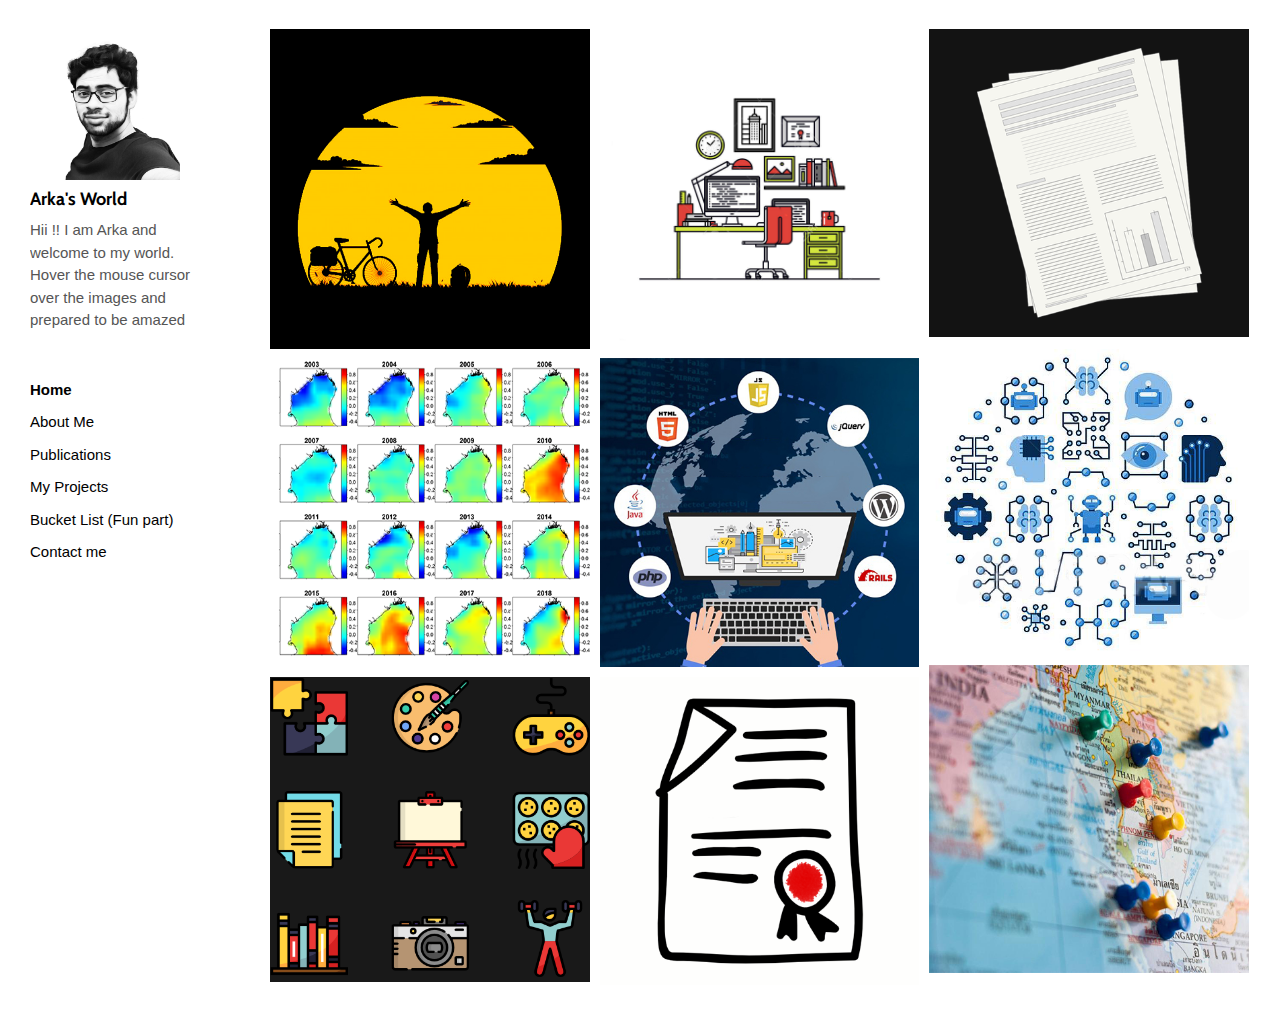
==== index.html @ e089b9bf "Add files via upload" ====
<!DOCTYPE html>
<html lang="en">

<head>
    <meta charset="UTF-8">
    <meta content="IE=edge" http-equiv="X-UA-Compatible">
    <meta content="width=device-width,initial-scale=1" name="viewport">
    <meta content="Page description" name="description">
    <meta name="google" content="notranslate" />

    <!-- Disable tap highlight on IE -->
    <meta name="msapplication-tap-highlight" content="no">


    <title>Arka's World</title>

    <link href="./style.css" rel="stylesheet">
     <link rel="stylesheet" href="https://www.w3schools.com/w3css/4/w3.css">
</head>

<!--<body style="background-color:black;">-->

<body>


    <!-- Add your content of header -->
    <header class="">
        <div class="navbar navbar-default visible-xs">
            <button type="button" class="navbar-toggle collapsed">
                <span class="sr-only">Toggle navigation</span>
                <span class="icon-bar"></span>
                <span class="icon-bar"></span>
                <span class="icon-bar"></span>
            </button>
            <a href="./index.html" class="navbar-brand">Arka Ghosh</a>
        </div>

        <nav class="sidebar">
            <div class="navbar-collapse" id="navbar-collapse">
                <div class="site-header hidden-xs">
                    <a class="site-brand" href="./index.html" title="">
                        <img class="img-responsive site-logo" alt="Arka Ghosh" src="./assets/BW%20Arka.jpg" style="width:150px;height:150px;">
                        Arka's World
                    </a>
                    <p>Hii !! I am Arka and welcome to my world. Hover the mouse cursor over the images and prepared to be amazed</p>
                </div>
                <ul class="nav">
                    <li><a href="./index.html" title="">Home</a></li>
                    <li><a href="./about.html" title="">About Me</a></li>
                    <li><a href="./publications.html" title="">Publications</a></li>
                    <li><a href="./projects.html" title="">My Projects</a></li>
                    <li><a href="./bucket_list.html" title="">Bucket List (Fun part)</a></li>
                    <li><a href="./contact.html" title="">Contact me</a></li>

                </ul>

            </div>
        </nav>
    </header>
    <main class="" id="main-collapse">

        <!-- Add your site or app content here -->

        <div class="hero-full-wrapper">
            <div class="grid">
                <div class="gutter-sizer"></div>
                <div class="grid-sizer"></div>

                <div class="grid-item">
                    <img class="img-responsive" alt="" src="./assets/my_images/silhouette-man02.png">
                    <a href="./about.html" class="project-description">
                        <div class="project-text-holder">
                            <div class="project-text-inner">
                                <h3>My Life</h3>
                                <p>Discover more</p>
                            </div>
                        </div>
                    </a>
                </div>


                <div class="grid-item">
                    <img class="img-responsive" alt="" src="./assets/my_images/code2.jpg">
                    <a href="./projects.html" class="project-description">
                        <div class="project-text-holder">
                            <div class="project-text-inner">
                                <h3>My Projects</h3>
                                <p>Discover more</p>
                            </div>
                        </div>
                    </a>
                </div>

                 <div class="grid-item">
                    <img class="img-responsive" alt="" src="./assets/my_images/Papers.png">
                    <a href="./publications.html" class="project-description">
                        <div class="project-text-holder">
                            <div class="project-text-inner">
                                <h3>My Publications</h3>
                                <p>Discover more</p>
                            </div>
                        </div>
                    </a>
                </div>
                <div class="grid-item">
                    <img class="img-responsive" alt="" src="./assets/my_images/ML.png">
                    <a href="./ML.html" class="project-description">
                        <div class="project-text-holder">
                            <div class="project-text-inner">
                                <h3>Machine Learning</h3>
                                <p>Discover more</p>
                            </div>
                        </div>
                    </a>
                </div>

                <div class="grid-item">
                    <img class="img-responsive" alt="" src="./assets/my_images/Ganga.png">
                    <a href="./geo.html" class="project-description">
                        <div class="project-text-holder">
                            <div class="project-text-inner">
                                <h3>Geospatial Application <h4>(using R and MATLAB)</h4>
                                </h3>
                                <p>Discover more</p>
                            </div>
                        </div>
                    </a>
                </div>

                <div class="grid-item">
                    <img class="img-responsive" alt="" src="./assets/my_images/web.jpeg">
                    <a href="./web.html" class="project-description">
                        <div class="project-text-holder">
                            <div class="project-text-inner">
                                <h3>Web Development</h3>
                                <p>Discover more</p>
                            </div>
                        </div>
                    </a>
                </div>

                <div class="grid-item">
                    <img class="img-responsive" alt="" src="./assets/my_images/Bucket.png">
                    <a href="./bucket_list.html" class="project-description">
                        <div class="project-text-holder">
                            <div class="project-text-inner">
                                <h3>My Bucket List</h3>
                                <p>Discover more</p>
                            </div>
                        </div>
                    </a>
                </div>
                <div class="grid-item">
                    <img class="img-responsive" alt="" src="./assets/my_images/hobb4.png">
                    <a href="./hobbies.html" class="project-description">
                        <div class="project-text-holder">
                            <div class="project-text-inner">
                                <h3>Hobbies and Interests</h3>
                                <p>Discover more</p>
                            </div>
                        </div>
                    </a>
                </div>
               
                <div class="grid-item">
                    <img class="img-responsive" alt="" src="./assets/my_images/cert.png">
                    <a href="./certificates.html" class="project-description">
                        <div class="project-text-holder">
                            <div class="project-text-inner">
                                <h3>Professional Certifications</h3>
                                <p>Discover more</p>
                            </div>
                        </div>
                    </a>
                </div>

            </div>
        </div>


        <script>
            document.addEventListener("DOMContentLoaded", function(event) {
                masonryBuild();
            });

        </script>

    </main>

    <script>
        document.addEventListener("DOMContentLoaded", function(event) {
            navbarToggleSidebar();
            navActivePage();
        });

    </script>

    <!-- Google Analytics: change UA-XXXXX-X to be your site's ID 

<script>
  (function (i, s, o, g, r, a, m) {
    i['GoogleAnalyticsObject'] = r; i[r] = i[r] || function () {
      (i[r].q = i[r].q || []).push(arguments)
    }, i[r].l = 1 * new Date(); a = s.createElement(o),
      m = s.getElementsByTagName(o)[0]; a.async = 1; a.src = g; m.parentNode.insertBefore(a, m)
  })(window, document, 'script', '//www.google-analytics.com/analytics.js', 'ga');
  ga('create', 'UA-XXXXX-X', 'auto');
  ga('send', 'pageview');
</script>

-->
    <script type="text/javascript" src="./script.js"></script>
</body>

</html>
---- style.css ----
@import url(https://fonts.googleapis.com/css?family=Cabin:400,700|Source+Sans+Pro:400,700);
@import url(https://maxcdn.bootstrapcdn.com/font-awesome/4.7.0/css/font-awesome.min.css);

/*!
 * Bootstrap v3.3.7 (http://getbootstrap.com)
 * Copyright 2011-2016 Twitter, Inc.
 * Licensed under MIT (https://github.com/twbs/bootstrap/blob/master/LICENSE)
 */
/*! normalize.css v3.0.3 | MIT License | github.com/necolas/normalize.css */
html {
    font-family: sans-serif;
    -ms-text-size-adjust: 100%;
    -webkit-text-size-adjust: 100%
}

body {
    margin: 0;
}

article,
aside,
details,
figcaption,
figure,
footer,
header,
hgroup,
main,
menu,
nav,
section,
summary {
    display: block
}

audio,
canvas,
progress,
video {
    display: inline-block;
    vertical-align: baseline
}

audio:not([controls]) {
    display: none;
    height: 0
}

[hidden],
template {
    display: none
}

a {
    background-color: transparent
}

a:active,
a:hover {
    outline: 0
}

abbr[title] {
    border-bottom: 1px dotted
}

b,
strong {
    font-weight: 700
}

p {
    text-decoration-color: violet;
}

dfn {
    font-style: italic
}

h1 {
    font-size: 1em;
    /*    margin: .67em 0*/
}

mark {
    background: #ff0;
    color: #000
}

small {
    font-size: 80%
}

sub,
sup {
    font-size: 75%;
    line-height: 0;
    position: relative;
    vertical-align: baseline
}

sup {
    top: -.5em
}

sub {
    bottom: -.25em
}

img {
    border: 0
}

svg:not(:root) {
    overflow: hidden
}

figure {
    margin: 1em 40px
}

hr {
    box-sizing: content-box;
    height: 0
}

pre {
    overflow: auto
}

code,
kbd,
pre,
samp {
    font-family: monospace, monospace;
    font-size: 1em
}

button,
input,
optgroup,
select,
textarea {
    color: inherit;
    font: inherit;
    margin: 0
}

button {
    overflow: visible
}

button,
select {
    text-transform: none
}

button,
html input[type=button],
input[type=reset],
input[type=submit] {
    -webkit-appearance: button;
    cursor: pointer
}

button[disabled],
html input[disabled] {
    cursor: default
}

button::-moz-focus-inner,
input::-moz-focus-inner {
    border: 0;
    padding: 0
}

input {
    line-height: normal
}

input[type=checkbox],
input[type=radio] {
    box-sizing: border-box;
    padding: 0
}

input[type=number]::-webkit-inner-spin-button,
input[type=number]::-webkit-outer-spin-button {
    height: auto
}

input[type=search] {
    -webkit-appearance: textfield;
    box-sizing: content-box
}

input[type=search]::-webkit-search-cancel-button,
input[type=search]::-webkit-search-decoration {
    -webkit-appearance: none
}

fieldset {
    border: 1px solid silver;
    margin: 0 2px;
    padding: .35em .625em .75em
}

textarea {
    overflow: auto
}

optgroup {
    font-weight: 700
}

table {
    border-collapse: collapse;
    border-spacing: 0
}

td,
th {
    padding: 0
}

/*! Source: https://github.com/h5bp/html5-boilerplate/blob/master/src/css/main.css */
@media print {

    *,
    :after,
    :before {
        background: transparent !important;
        color: #000 !important;
        box-shadow: none !important;
        text-shadow: none !important
    }

    a,
    a:visited {
        text-decoration: underline
    }

    a[href]:after {
        content: " ("attr(href) ")"
    }

    abbr[title]:after {
        content: " ("attr(title) ")"
    }

    a[href^="#"]:after,
    a[href^="javascript:"]:after {
        content: ""
    }

    blockquote,
    pre {
        border: 1px solid #999;
        page-break-inside: avoid
    }

    thead {
        display: table-header-group
    }

    img,
    tr {
        page-break-inside: avoid
    }

    img {
        max-width: 100% !important
    }

    h2,
    h3,
    p {
        orphans: 3;
        widows: 3
    }

    h2,
    h3 {
        page-break-after: avoid
    }

    .navbar {
        display: none
    }

    .btn > .caret,
    .dropup > .btn > .caret {
        border-top-color: #000 !important
    }

    .label {
        border: 1px solid #000
    }

    .table {
        border-collapse: collapse !important
    }

    .table td,
    .table th {
        background-color: #fff !important
    }

    .table-bordered td,
    .table-bordered th {
        border: 1px solid #ddd !important
    }
}

*,
:after,
:before {
    -webkit-box-sizing: border-box;
    -moz-box-sizing: border-box;
    box-sizing: border-box
}

html {
    font-size: 10px;
    -webkit-tap-highlight-color: transparent
}

body {
    font-family: Source Sans Pro, Helvetica, Arial, sans-serif;
    font-size: 14px;
    line-height: 1.78;
    color: #555;
    background-color: #fff
}

button,
input,
select,
textarea {
    font-family: inherit;
    font-size: inherit;
    line-height: inherit
}

/*------------------------------------------------------------------------------------------------------------ link color edit*/
a {
    color: #0208cf;
    /*        #ff6360;*/
    text-decoration: none
}

a:focus,
a:hover {
    color: #ff1814;
    text-decoration: underline
}

a:focus {
    outline: 5px auto -webkit-focus-ring-color;
    outline-offset: -2px
}

figure {
    margin: 0
}

img {
    vertical-align: middle
}

.img-responsive {
    display: block;
    max-width: 100%;
    height: auto
}

.img-rounded {
    border-radius: 2px
}

.img-thumbnail {
    padding: 4px;
    line-height: 1.78;
    background-color: #fff;
    border: 1px solid #ddd;
    border-radius: 2px;
    -webkit-transition: all .2s ease-in-out;
    -o-transition: all .2s ease-in-out;
    transition: all .2s ease-in-out;
    display: inline-block;
    max-width: 100%;
    height: auto
}

.img-circle {
    border-radius: 50%
}

hr {
    margin-top: 24px;
    margin-bottom: 24px;
    border: 0;
    border-top: 1px solid #eee
}

.sr-only {
    position: absolute;
    width: 1px;
    height: 1px;
    margin: -1px;
    padding: 0;
    overflow: hidden;
    clip: rect(0, 0, 0, 0);
    border: 0
}

.sr-only-focusable:active,
.sr-only-focusable:focus {
    position: static;
    width: auto;
    height: auto;
    margin: 0;
    overflow: visible;
    clip: auto
}

[role=button] {
    cursor: pointer
}

.h1,
.h2,
.h3,
.h4,
.h5,
.h6,
h1,
h2,
h3,
h4,
h5,
h6 {
    font-family: Cabin, Helvetica, Arial, sans-serif;
    font-weight: 700;
    line-height: 0.8;
    color: #000000;
}

.h1 .small,
.h1 small,
.h2 .small,
.h2 small,
.h3 .small,
.h3 small,
.h4 .small,
.h4 small,
.h5 .small,
.h5 small,
.h6 .small,
.h6 small,
h1 .small,
h1 small,
h2 .small,
h2 small,
h3 .small,
h3 small,
h4 .small,
h4 small,
h5 .small,
h5 small,
h6 .small,
h6 small {
    font-weight: 400;
    line-height: 1;
    color: #777
}

.h1,
.h2,
.h3,
h1,
h2,
h3 {
    margin-top: 24px;
    margin-bottom: 12px
}

.h1 .small,
.h1 small,
.h2 .small,
.h2 small,
.h3 .small,
.h3 small,
h1 .small,
h1 small,
h2 .small,
h2 small,
h3 .small,
h3 small {
    font-size: 65%
}

.h4,
.h5,
.h6,
h4,
h5,
h6 {
    margin-top: 12px;
    margin-bottom: 12px
}

.h4 .small,
.h4 small,
.h5 .small,
.h5 small,
.h6 .small,
.h6 small,
h4 .small,
h4 small,
h5 .small,
h5 small,
h6 .small,
h6 small {
    font-size: 75%
}

.h1,
h1 {
    font-size: 44px
}

.h2,
h2 {
    font-size: 33px
}

.h3,
h3 {
    font-size: 25px
}

.h4,
h4 {
    font-size: 19px
}

.h5,
h5 {
    font-size: 14px
}

.h6,
h6 {
    font-size: 12px
}

p {
    margin: 0 0 12px
}

.lead {
    margin-bottom: 24px;
    font-size: 16px;
    font-weight: 300;
    line-height: 1.4
}

@media (min-width:768px) {
    .lead {
        font-size: 21px
    }
}

.small,
small {
    font-size: 85%
}

.mark,
mark {
    background-color: #fcf8e3;
    padding: .2em
}

.text-left {
    text-align: left
}

.text-right {
    text-align: right
}

.text-center {
    text-align: center
}

.text-justify {
    text-align: justify
}

.text-nowrap {
    white-space: nowrap
}

.text-lowercase {
    text-transform: lowercase
}

.initialism,
.text-uppercase {
    text-transform: uppercase
}

.text-capitalize {
    text-transform: capitalize
}

.text-muted {
    color: #777
}

.text-primary {
    color: #ff6360
}

a.text-primary:focus,
a.text-primary:hover {
    color: #ff312d
}

.text-success {
    color: #fff
}

a.text-success:focus,
a.text-success:hover {
    color: #e6e6e6
}

.text-info {
    color: #31708f
}

a.text-info:focus,
a.text-info:hover {
    color: #245269
}

.text-warning {
    color: #8a6d3b
}

a.text-warning:focus,
a.text-warning:hover {
    color: #66512c
}

.text-danger {
    color: #fff
}

a.text-danger:focus,
a.text-danger:hover {
    color: #e6e6e6
}

.bg-primary {
    color: #fff;
    background-color: #ff6360
}

a.bg-primary:focus,
a.bg-primary:hover {
    background-color: #ff312d
}

.bg-success {
    background-color: #57ce6e
}

a.bg-success:focus,
a.bg-success:hover {
    background-color: #37bb50
}

.bg-info {
    background-color: #d9edf7
}

a.bg-info:focus,
a.bg-info:hover {
    background-color: #afd9ee
}

.bg-warning {
    background-color: #fcf8e3
}

a.bg-warning:focus,
a.bg-warning:hover {
    background-color: #f7ecb5
}

.bg-danger {
    background-color: #ee624b
}

a.bg-danger:focus,
a.bg-danger:hover {
    background-color: #ea391c
}

.page-header {
    padding-bottom: 11px;
    margin: 48px 0 24px;
    border-bottom: 1px solid #eee
}

ol,
ul {
    margin-top: 0;
    margin-bottom: 12px
}

ol ol,
ol ul,
ul ol,
ul ul {
    margin-bottom: 0
}

.list-inline,
.list-unstyled {
    padding-left: 0;
    list-style: none
}

.list-inline {
    margin-left: -5px
}

.list-inline > li {
    display: inline-block;
    padding-left: 5px;
    padding-right: 5px
}

dl {
    margin-top: 0;
    margin-bottom: 24px
}

dd,
dt {
    line-height: 1.78
}

dt {
    font-weight: 700
}

dd {
    margin-left: 0
}

.dl-horizontal dd:after,
.dl-horizontal dd:before {
    content: " ";
    display: table
}

.dl-horizontal dd:after {
    clear: both
}

@media (min-width:768px) {
    .dl-horizontal dt {
        float: left;
        width: 160px;
        clear: left;
        text-align: right;
        overflow: hidden;
        text-overflow: ellipsis;
        white-space: nowrap
    }

    .dl-horizontal dd {
        margin-left: 180px
    }
}

abbr[data-original-title],
abbr[title] {
    cursor: help;
    border-bottom: 1px dotted #777
}

.initialism {
    font-size: 90%
}

blockquote {
    padding: 12px 24px;
    margin: 0 0 24px;
    font-size: 17.5px;
    border-left: 5px solid #eee
}

blockquote ol:last-child,
blockquote p:last-child,
blockquote ul:last-child {
    margin-bottom: 0
}

blockquote .small,
blockquote footer,
blockquote small {
    display: block;
    font-size: 80%;
    line-height: 1.78;
    color: #777
}

blockquote .small:before,
blockquote footer:before,
blockquote small:before {
    content: "\2014   \A0"
}

.blockquote-reverse,
blockquote.pull-right {
    padding-right: 15px;
    padding-left: 0;
    border-right: 5px solid #eee;
    border-left: 0;
    text-align: right
}

.blockquote-reverse .small:before,
.blockquote-reverse footer:before,
.blockquote-reverse small:before,
blockquote.pull-right .small:before,
blockquote.pull-right footer:before,
blockquote.pull-right small:before {
    content: ""
}

.blockquote-reverse .small:after,
.blockquote-reverse footer:after,
.blockquote-reverse small:after,
blockquote.pull-right .small:after,
blockquote.pull-right footer:after,
blockquote.pull-right small:after {
    content: "\A0   \2014"
}

address {
    margin-bottom: 24px;
    font-style: normal;
    line-height: 1.78
}

code,
kbd,
pre,
samp {
    font-family: Menlo, Monaco, Consolas, Courier New, monospace
}

code {
    color: #c7254e;
    background-color: #f9f2f4
}

code,
kbd {
    padding: 2px 4px;
    font-size: 90%;
    border-radius: 2px
}

kbd {
    color: #fff;
    background-color: #333;
    box-shadow: inset 0 -1px 0 rgba(0, 0, 0, .25)
}

kbd kbd {
    padding: 0;
    font-size: 100%;
    font-weight: 700;
    box-shadow: none
}

pre {
    display: block;
    padding: 11.5px;
    margin: 0 0 12px;
    font-size: 13px;
    line-height: 1.78;
    word-break: break-all;
    word-wrap: break-word;
    color: #333;
    background-color: #f5f5f5;
    border: 1px solid #ccc;
    border-radius: 2px
}

pre code {
    padding: 0;
    font-size: inherit;
    color: inherit;
    white-space: pre-wrap;
    background-color: transparent;
    border-radius: 0
}

.pre-scrollable {
    max-height: 340px;
    overflow-y: scroll
}

.container {
    margin-right: auto;
    margin-left: auto;
    padding-left: 15px;
    padding-right: 15px
}

.container:after,
.container:before {
    content: " ";
    display: table
}

.container:after {
    clear: both
}

@media (min-width:768px) {
    .container {
        width: 750px
    }
}

@media (min-width:992px) {
    .container {
        width: 970px
    }
}

@media (min-width:1200px) {
    .container {
        width: 1170px
    }
}

.container-fluid {
    margin-right: auto;
    margin-left: auto;
    padding-left: 15px;
    padding-right: 15px
}

.container-fluid:after,
.container-fluid:before {
    content: " ";
    display: table
}

.container-fluid:after {
    clear: both
}

.row {
    margin-left: -15px;
    margin-right: -15px
}

.row:after,
.row:before {
    content: " ";
    display: table
}

.row:after {
    clear: both
}

.col-lg-1,
.col-lg-2,
.col-lg-3,
.col-lg-4,
.col-lg-5,
.col-lg-6,
.col-lg-7,
.col-lg-8,
.col-lg-9,
.col-lg-10,
.col-lg-11,
.col-lg-12,
.col-md-1,
.col-md-2,
.col-md-3,
.col-md-4,
.col-md-5,
.col-md-6,
.col-md-7,
.col-md-8,
.col-md-9,
.col-md-10,
.col-md-11,
.col-md-12,
.col-sm-1,
.col-sm-2,
.col-sm-3,
.col-sm-4,
.col-sm-5,
.col-sm-6,
.col-sm-7,
.col-sm-8,
.col-sm-9,
.col-sm-10,
.col-sm-11,
.col-sm-12,
.col-xs-1,
.col-xs-2,
.col-xs-3,
.col-xs-4,
.col-xs-5,
.col-xs-6,
.col-xs-7,
.col-xs-8,
.col-xs-9,
.col-xs-10,
.col-xs-11,
.col-xs-12 {
    position: relative;
    min-height: 1px;
    padding-left: 15px;
    padding-right: 15px
}

.col-xs-1,
.col-xs-2,
.col-xs-3,
.col-xs-4,
.col-xs-5,
.col-xs-6,
.col-xs-7,
.col-xs-8,
.col-xs-9,
.col-xs-10,
.col-xs-11,
.col-xs-12 {
    float: left
}

.col-xs-1 {
    width: 8.33333%
}

.col-xs-2 {
    width: 16.66667%
}

.col-xs-3 {
    width: 25%
}

.col-xs-4 {
    width: 33.33333%
}

.col-xs-5 {
    width: 41.66667%
}

.col-xs-6 {
    width: 50%
}

.col-xs-7 {
    width: 58.33333%
}

.col-xs-8 {
    width: 66.66667%
}

.col-xs-9 {
    width: 75%
}

.col-xs-10 {
    width: 83.33333%
}

.col-xs-11 {
    width: 91.66667%
}

.col-xs-12 {
    width: 100%
}

.col-xs-pull-0 {
    right: auto
}

.col-xs-pull-1 {
    right: 8.33333%
}

.col-xs-pull-2 {
    right: 16.66667%
}

.col-xs-pull-3 {
    right: 25%
}

.col-xs-pull-4 {
    right: 33.33333%
}

.col-xs-pull-5 {
    right: 41.66667%
}

.col-xs-pull-6 {
    right: 50%
}

.col-xs-pull-7 {
    right: 58.33333%
}

.col-xs-pull-8 {
    right: 66.66667%
}

.col-xs-pull-9 {
    right: 75%
}

.col-xs-pull-10 {
    right: 83.33333%
}

.col-xs-pull-11 {
    right: 91.66667%
}

.col-xs-pull-12 {
    right: 100%
}

.col-xs-push-0 {
    left: auto
}

.col-xs-push-1 {
    left: 8.33333%
}

.col-xs-push-2 {
    left: 16.66667%
}

.col-xs-push-3 {
    left: 25%
}

.col-xs-push-4 {
    left: 33.33333%
}

.col-xs-push-5 {
    left: 41.66667%
}

.col-xs-push-6 {
    left: 50%
}

.col-xs-push-7 {
    left: 58.33333%
}

.col-xs-push-8 {
    left: 66.66667%
}

.col-xs-push-9 {
    left: 75%
}

.col-xs-push-10 {
    left: 83.33333%
}

.col-xs-push-11 {
    left: 91.66667%
}

.col-xs-push-12 {
    left: 100%
}

.col-xs-offset-0 {
    margin-left: 0
}

.col-xs-offset-1 {
    margin-left: 8.33333%
}

.col-xs-offset-2 {
    margin-left: 16.66667%
}

.col-xs-offset-3 {
    margin-left: 25%
}

.col-xs-offset-4 {
    margin-left: 33.33333%
}

.col-xs-offset-5 {
    margin-left: 41.66667%
}

.col-xs-offset-6 {
    margin-left: 50%
}

.col-xs-offset-7 {
    margin-left: 58.33333%
}

.col-xs-offset-8 {
    margin-left: 66.66667%
}

.col-xs-offset-9 {
    margin-left: 75%
}

.col-xs-offset-10 {
    margin-left: 83.33333%
}

.col-xs-offset-11 {
    margin-left: 91.66667%
}

.col-xs-offset-12 {
    margin-left: 100%
}

@media (min-width:768px) {

    .col-sm-1,
    .col-sm-2,
    .col-sm-3,
    .col-sm-4,
    .col-sm-5,
    .col-sm-6,
    .col-sm-7,
    .col-sm-8,
    .col-sm-9,
    .col-sm-10,
    .col-sm-11,
    .col-sm-12 {
        float: left
    }

    .col-sm-1 {
        width: 8.33333%
    }

    .col-sm-2 {
        width: 16.66667%
    }

    .col-sm-3 {
        width: 25%
    }

    .col-sm-4 {
        width: 33.33333%
    }

    .col-sm-5 {
        width: 41.66667%
    }

    .col-sm-6 {
        width: 50%
    }

    .col-sm-7 {
        width: 58.33333%
    }

    .col-sm-8 {
        width: 66.66667%
    }

    .col-sm-9 {
        width: 75%
    }

    .col-sm-10 {
        width: 83.33333%
    }

    .col-sm-11 {
        width: 91.66667%
    }

    .col-sm-12 {
        width: 100%
    }

    .col-sm-pull-0 {
        right: auto
    }

    .col-sm-pull-1 {
        right: 8.33333%
    }

    .col-sm-pull-2 {
        right: 16.66667%
    }

    .col-sm-pull-3 {
        right: 25%
    }

    .col-sm-pull-4 {
        right: 33.33333%
    }

    .col-sm-pull-5 {
        right: 41.66667%
    }

    .col-sm-pull-6 {
        right: 50%
    }

    .col-sm-pull-7 {
        right: 58.33333%
    }

    .col-sm-pull-8 {
        right: 66.66667%
    }

    .col-sm-pull-9 {
        right: 75%
    }

    .col-sm-pull-10 {
        right: 83.33333%
    }

    .col-sm-pull-11 {
        right: 91.66667%
    }

    .col-sm-pull-12 {
        right: 100%
    }

    .col-sm-push-0 {
        left: auto
    }

    .col-sm-push-1 {
        left: 8.33333%
    }

    .col-sm-push-2 {
        left: 16.66667%
    }

    .col-sm-push-3 {
        left: 25%
    }

    .col-sm-push-4 {
        left: 33.33333%
    }

    .col-sm-push-5 {
        left: 41.66667%
    }

    .col-sm-push-6 {
        left: 50%
    }

    .col-sm-push-7 {
        left: 58.33333%
    }

    .col-sm-push-8 {
        left: 66.66667%
    }

    .col-sm-push-9 {
        left: 75%
    }

    .col-sm-push-10 {
        left: 83.33333%
    }

    .col-sm-push-11 {
        left: 91.66667%
    }

    .col-sm-push-12 {
        left: 100%
    }

    .col-sm-offset-0 {
        margin-left: 0
    }

    .col-sm-offset-1 {
        margin-left: 8.33333%
    }

    .col-sm-offset-2 {
        margin-left: 16.66667%
    }

    .col-sm-offset-3 {
        margin-left: 25%
    }

    .col-sm-offset-4 {
        margin-left: 33.33333%
    }

    .col-sm-offset-5 {
        margin-left: 41.66667%
    }

    .col-sm-offset-6 {
        margin-left: 50%
    }

    .col-sm-offset-7 {
        margin-left: 58.33333%
    }

    .col-sm-offset-8 {
        margin-left: 66.66667%
    }

    .col-sm-offset-9 {
        margin-left: 75%
    }

    .col-sm-offset-10 {
        margin-left: 83.33333%
    }

    .col-sm-offset-11 {
        margin-left: 91.66667%
    }

    .col-sm-offset-12 {
        margin-left: 100%
    }
}

@media (min-width:992px) {

    .col-md-1,
    .col-md-2,
    .col-md-3,
    .col-md-4,
    .col-md-5,
    .col-md-6,
    .col-md-7,
    .col-md-8,
    .col-md-9,
    .col-md-10,
    .col-md-11,
    .col-md-12 {
        float: left
    }

    .col-md-1 {
        width: 8.33333%
    }

    .col-md-2 {
        width: 16.66667%
    }

    .col-md-3 {
        width: 25%
    }

    .col-md-4 {
        width: 33.33333%
    }

    .col-md-5 {
        width: 41.66667%
    }

    .col-md-6 {
        width: 50%
    }

    .col-md-7 {
        width: 58.33333%
    }

    .col-md-8 {
        width: 66.66667%
    }

    .col-md-9 {
        width: 75%
    }

    .col-md-10 {
        width: 83.33333%
    }

    .col-md-11 {
        width: 91.66667%
    }

    .col-md-12 {
        width: 100%
    }

    .col-md-pull-0 {
        right: auto
    }

    .col-md-pull-1 {
        right: 8.33333%
    }

    .col-md-pull-2 {
        right: 16.66667%
    }

    .col-md-pull-3 {
        right: 25%
    }

    .col-md-pull-4 {
        right: 33.33333%
    }

    .col-md-pull-5 {
        right: 41.66667%
    }

    .col-md-pull-6 {
        right: 50%
    }

    .col-md-pull-7 {
        right: 58.33333%
    }

    .col-md-pull-8 {
        right: 66.66667%
    }

    .col-md-pull-9 {
        right: 75%
    }

    .col-md-pull-10 {
        right: 83.33333%
    }

    .col-md-pull-11 {
        right: 91.66667%
    }

    .col-md-pull-12 {
        right: 100%
    }

    .col-md-push-0 {
        left: auto
    }

    .col-md-push-1 {
        left: 8.33333%
    }

    .col-md-push-2 {
        left: 16.66667%
    }

    .col-md-push-3 {
        left: 25%
    }

    .col-md-push-4 {
        left: 33.33333%
    }

    .col-md-push-5 {
        left: 41.66667%
    }

    .col-md-push-6 {
        left: 50%
    }

    .col-md-push-7 {
        left: 58.33333%
    }

    .col-md-push-8 {
        left: 66.66667%
    }

    .col-md-push-9 {
        left: 75%
    }

    .col-md-push-10 {
        left: 83.33333%
    }

    .col-md-push-11 {
        left: 91.66667%
    }

    .col-md-push-12 {
        left: 100%
    }

    .col-md-offset-0 {
        margin-left: 0
    }

    .col-md-offset-1 {
        margin-left: 8.33333%
    }

    .col-md-offset-2 {
        margin-left: 16.66667%
    }

    .col-md-offset-3 {
        margin-left: 25%
    }

    .col-md-offset-4 {
        margin-left: 33.33333%
    }

    .col-md-offset-5 {
        margin-left: 41.66667%
    }

    .col-md-offset-6 {
        margin-left: 50%
    }

    .col-md-offset-7 {
        margin-left: 58.33333%
    }

    .col-md-offset-8 {
        margin-left: 66.66667%
    }

    .col-md-offset-9 {
        margin-left: 75%
    }

    .col-md-offset-10 {
        margin-left: 83.33333%
    }

    .col-md-offset-11 {
        margin-left: 91.66667%
    }

    .col-md-offset-12 {
        margin-left: 100%
    }
}

@media (min-width:1200px) {

    .col-lg-1,
    .col-lg-2,
    .col-lg-3,
    .col-lg-4,
    .col-lg-5,
    .col-lg-6,
    .col-lg-7,
    .col-lg-8,
    .col-lg-9,
    .col-lg-10,
    .col-lg-11,
    .col-lg-12 {
        float: left
    }

    .col-lg-1 {
        width: 8.33333%
    }

    .col-lg-2 {
        width: 16.66667%
    }

    .col-lg-3 {
        width: 25%
    }

    .col-lg-4 {
        width: 33.33333%
    }

    .col-lg-5 {
        width: 41.66667%
    }

    .col-lg-6 {
        width: 50%
    }

    .col-lg-7 {
        width: 58.33333%
    }

    .col-lg-8 {
        width: 66.66667%
    }

    .col-lg-9 {
        width: 75%
    }

    .col-lg-10 {
        width: 83.33333%
    }

    .col-lg-11 {
        width: 91.66667%
    }

    .col-lg-12 {
        width: 100%
    }

    .col-lg-pull-0 {
        right: auto
    }

    .col-lg-pull-1 {
        right: 8.33333%
    }

    .col-lg-pull-2 {
        right: 16.66667%
    }

    .col-lg-pull-3 {
        right: 25%
    }

    .col-lg-pull-4 {
        right: 33.33333%
    }

    .col-lg-pull-5 {
        right: 41.66667%
    }

    .col-lg-pull-6 {
        right: 50%
    }

    .col-lg-pull-7 {
        right: 58.33333%
    }

    .col-lg-pull-8 {
        right: 66.66667%
    }

    .col-lg-pull-9 {
        right: 75%
    }

    .col-lg-pull-10 {
        right: 83.33333%
    }

    .col-lg-pull-11 {
        right: 91.66667%
    }

    .col-lg-pull-12 {
        right: 100%
    }

    .col-lg-push-0 {
        left: auto
    }

    .col-lg-push-1 {
        left: 8.33333%
    }

    .col-lg-push-2 {
        left: 16.66667%
    }

    .col-lg-push-3 {
        left: 25%
    }

    .col-lg-push-4 {
        left: 33.33333%
    }

    .col-lg-push-5 {
        left: 41.66667%
    }

    .col-lg-push-6 {
        left: 50%
    }

    .col-lg-push-7 {
        left: 58.33333%
    }

    .col-lg-push-8 {
        left: 66.66667%
    }

    .col-lg-push-9 {
        left: 75%
    }

    .col-lg-push-10 {
        left: 83.33333%
    }

    .col-lg-push-11 {
        left: 91.66667%
    }

    .col-lg-push-12 {
        left: 100%
    }

    .col-lg-offset-0 {
        margin-left: 0
    }

    .col-lg-offset-1 {
        margin-left: 8.33333%
    }

    .col-lg-offset-2 {
        margin-left: 16.66667%
    }

    .col-lg-offset-3 {
        margin-left: 25%
    }

    .col-lg-offset-4 {
        margin-left: 33.33333%
    }

    .col-lg-offset-5 {
        margin-left: 41.66667%
    }

    .col-lg-offset-6 {
        margin-left: 50%
    }

    .col-lg-offset-7 {
        margin-left: 58.33333%
    }

    .col-lg-offset-8 {
        margin-left: 66.66667%
    }

    .col-lg-offset-9 {
        margin-left: 75%
    }

    .col-lg-offset-10 {
        margin-left: 83.33333%
    }

    .col-lg-offset-11 {
        margin-left: 91.66667%
    }

    .col-lg-offset-12 {
        margin-left: 100%
    }
}

table {
    background-color: transparent
}

caption {
    padding-top: 8px;
    padding-bottom: 8px;
    color: #777
}

caption,
th {
    text-align: left
}

.table {
    width: 100%;
    max-width: 100%;
    margin-bottom: 24px
}

.table > tbody > tr > td,
.table > tbody > tr > th,
.table > tfoot > tr > td,
.table > tfoot > tr > th,
.table > thead > tr > td,
.table > thead > tr > th {
    padding: 8px;
    line-height: 1.78;
    vertical-align: top;
    border-top: 1px solid #ddd
}

.table > thead > tr > th {
    vertical-align: bottom;
    border-bottom: 2px solid #ddd
}

.table > caption + thead > tr:first-child > td,
.table > caption + thead > tr:first-child > th,
.table > colgroup + thead > tr:first-child > td,
.table > colgroup + thead > tr:first-child > th,
.table > thead:first-child > tr:first-child > td,
.table > thead:first-child > tr:first-child > th {
    border-top: 0
}

.table > tbody + tbody {
    border-top: 2px solid #ddd
}

.table .table {
    background-color: #fff
}

.table-condensed > tbody > tr > td,
.table-condensed > tbody > tr > th,
.table-condensed > tfoot > tr > td,
.table-condensed > tfoot > tr > th,
.table-condensed > thead > tr > td,
.table-condensed > thead > tr > th {
    padding: 5px
}

.table-bordered,
.table-bordered > tbody > tr > td,
.table-bordered > tbody > tr > th,
.table-bordered > tfoot > tr > td,
.table-bordered > tfoot > tr > th,
.table-bordered > thead > tr > td,
.table-bordered > thead > tr > th {
    border: 1px solid #ddd
}

.table-bordered > thead > tr > td,
.table-bordered > thead > tr > th {
    border-bottom-width: 2px
}

.table-striped > tbody > tr:nth-of-type(odd) {
    background-color: #f9f9f9
}

.table-hover > tbody > tr:hover {
    background-color: #f5f5f5
}

table col[class*=col-] {
    position: static;
    float: none;
    display: table-column
}

table td[class*=col-],
table th[class*=col-] {
    position: static;
    float: none;
    display: table-cell
}

.table > tbody > tr.active > td,
.table > tbody > tr.active > th,
.table > tbody > tr > td.active,
.table > tbody > tr > th.active,
.table > tfoot > tr.active > td,
.table > tfoot > tr.active > th,
.table > tfoot > tr > td.active,
.table > tfoot > tr > th.active,
.table > thead > tr.active > td,
.table > thead > tr.active > th,
.table > thead > tr > td.active,
.table > thead > tr > th.active {
    background-color: #f5f5f5
}

.table-hover > tbody > tr.active:hover > td,
.table-hover > tbody > tr.active:hover > th,
.table-hover > tbody > tr:hover > .active,
.table-hover > tbody > tr > td.active:hover,
.table-hover > tbody > tr > th.active:hover {
    background-color: #e8e8e8
}

.table > tbody > tr.success > td,
.table > tbody > tr.success > th,
.table > tbody > tr > td.success,
.table > tbody > tr > th.success,
.table > tfoot > tr.success > td,
.table > tfoot > tr.success > th,
.table > tfoot > tr > td.success,
.table > tfoot > tr > th.success,
.table > thead > tr.success > td,
.table > thead > tr.success > th,
.table > thead > tr > td.success,
.table > thead > tr > th.success {
    background-color: #57ce6e
}

.table-hover > tbody > tr.success:hover > td,
.table-hover > tbody > tr.success:hover > th,
.table-hover > tbody > tr:hover > .success,
.table-hover > tbody > tr > td.success:hover,
.table-hover > tbody > tr > th.success:hover {
    background-color: #43c85d
}

.table > tbody > tr.info > td,
.table > tbody > tr.info > th,
.table > tbody > tr > td.info,
.table > tbody > tr > th.info,
.table > tfoot > tr.info > td,
.table > tfoot > tr.info > th,
.table > tfoot > tr > td.info,
.table > tfoot > tr > th.info,
.table > thead > tr.info > td,
.table > thead > tr.info > th,
.table > thead > tr > td.info,
.table > thead > tr > th.info {
    background-color: #d9edf7
}

.table-hover > tbody > tr.info:hover > td,
.table-hover > tbody > tr.info:hover > th,
.table-hover > tbody > tr:hover > .info,
.table-hover > tbody > tr > td.info:hover,
.table-hover > tbody > tr > th.info:hover {
    background-color: #c4e3f3
}

.table > tbody > tr.warning > td,
.table > tbody > tr.warning > th,
.table > tbody > tr > td.warning,
.table > tbody > tr > th.warning,
.table > tfoot > tr.warning > td,
.table > tfoot > tr.warning > th,
.table > tfoot > tr > td.warning,
.table > tfoot > tr > th.warning,
.table > thead > tr.warning > td,
.table > thead > tr.warning > th,
.table > thead > tr > td.warning,
.table > thead > tr > th.warning {
    background-color: #fcf8e3
}

.table-hover > tbody > tr.warning:hover > td,
.table-hover > tbody > tr.warning:hover > th,
.table-hover > tbody > tr:hover > .warning,
.table-hover > tbody > tr > td.warning:hover,
.table-hover > tbody > tr > th.warning:hover {
    background-color: #faf2cc
}

.table > tbody > tr.danger > td,
.table > tbody > tr.danger > th,
.table > tbody > tr > td.danger,
.table > tbody > tr > th.danger,
.table > tfoot > tr.danger > td,
.table > tfoot > tr.danger > th,
.table > tfoot > tr > td.danger,
.table > tfoot > tr > th.danger,
.table > thead > tr.danger > td,
.table > thead > tr.danger > th,
.table > thead > tr > td.danger,
.table > thead > tr > th.danger {
    background-color: #ee624b
}

.table-hover > tbody > tr.danger:hover > td,
.table-hover > tbody > tr.danger:hover > th,
.table-hover > tbody > tr:hover > .danger,
.table-hover > tbody > tr > td.danger:hover,
.table-hover > tbody > tr > th.danger:hover {
    background-color: #ec4e34
}

.table-responsive {
    overflow-x: auto;
    min-height: .01%
}

@media screen and (max-width:767px) {
    .table-responsive {
        width: 100%;
        margin-bottom: 18px;
        overflow-y: hidden;
        -ms-overflow-style: -ms-autohiding-scrollbar;
        border: 1px solid #ddd
    }

    .table-responsive > .table {
        margin-bottom: 0
    }

    .table-responsive > .table > tbody > tr > td,
    .table-responsive > .table > tbody > tr > th,
    .table-responsive > .table > tfoot > tr > td,
    .table-responsive > .table > tfoot > tr > th,
    .table-responsive > .table > thead > tr > td,
    .table-responsive > .table > thead > tr > th {
        white-space: nowrap
    }

    .table-responsive > .table-bordered {
        border: 0
    }

    .table-responsive > .table-bordered > tbody > tr > td:first-child,
    .table-responsive > .table-bordered > tbody > tr > th:first-child,
    .table-responsive > .table-bordered > tfoot > tr > td:first-child,
    .table-responsive > .table-bordered > tfoot > tr > th:first-child,
    .table-responsive > .table-bordered > thead > tr > td:first-child,
    .table-responsive > .table-bordered > thead > tr > th:first-child {
        border-left: 0
    }

    .table-responsive > .table-bordered > tbody > tr > td:last-child,
    .table-responsive > .table-bordered > tbody > tr > th:last-child,
    .table-responsive > .table-bordered > tfoot > tr > td:last-child,
    .table-responsive > .table-bordered > tfoot > tr > th:last-child,
    .table-responsive > .table-bordered > thead > tr > td:last-child,
    .table-responsive > .table-bordered > thead > tr > th:last-child {
        border-right: 0
    }

    .table-responsive > .table-bordered > tbody > tr:last-child > td,
    .table-responsive > .table-bordered > tbody > tr:last-child > th,
    .table-responsive > .table-bordered > tfoot > tr:last-child > td,
    .table-responsive > .table-bordered > tfoot > tr:last-child > th {
        border-bottom: 0
    }
}

fieldset {
    margin: 0;
    min-width: 0
}

fieldset,
legend {
    padding: 0;
    border: 0
}

legend {
    display: block;
    width: 100%;
    margin-bottom: 24px;
    font-size: 21px;
    line-height: inherit;
    color: #333;
    border-bottom: 1px solid #e5e5e5
}

label {
    display: inline-block;
    max-width: 100%;
    margin-bottom: 5px;
    font-weight: 700
}

input[type=search] {
    -webkit-box-sizing: border-box;
    -moz-box-sizing: border-box;
    box-sizing: border-box
}

input[type=checkbox],
input[type=radio] {
    margin: 4px 0 0;
    margin-top: 1px\9;
    line-height: normal
}

input[type=file] {
    display: block
}

input[type=range] {
    display: block;
    width: 100%
}

select[multiple],
select[size] {
    height: auto
}

input[type=checkbox]:focus,
input[type=file]:focus,
input[type=radio]:focus {
    outline: 5px auto -webkit-focus-ring-color;
    outline-offset: -2px
}

output {
    padding-top: 9px
}

.form-control,
output {
    display: block;
    font-size: 14px;
    line-height: 1.78;
    color: #555
}

.form-control {
    width: 100%;
    height: 40px;
    padding: 8px 20px;
    background-color: #fff;
    background-image: none;
    border: 1px solid #000;
    border-radius: 2px;
    -webkit-box-shadow: inset 0 1px 1px rgba(0, 0, 0, .075);
    box-shadow: inset 0 1px 1px rgba(0, 0, 0, .075);
    -webkit-transition: border-color .15s ease-in-out, box-shadow .15s ease-in-out;
    -o-transition: border-color ease-in-out .15s, box-shadow ease-in-out .15s;
    transition: border-color .15s ease-in-out, box-shadow .15s ease-in-out
}

.form-control:focus {
    border-color: #66afe9;
    -webkit-box-shadow: inset 0 1px 1px rgba(0, 0, 0, .075), 0 0 8px rgba(102, 175, 233, .6);
    box-shadow: inset 0 1px 1px rgba(0, 0, 0, .075), 0 0 8px rgba(102, 175, 233, .6)
}

.form-control::-moz-placeholder {
    color: #999;
    opacity: 1
}

.form-control:-ms-input-placeholder {
    color: #999
}

.form-control::-webkit-input-placeholder {
    color: #999
}

.form-control::-ms-expand {
    border: 0;
    background-color: transparent
}

.form-control[disabled],
.form-control[readonly],
fieldset[disabled] .form-control {
    background-color: #eee;
    opacity: 1
}

.form-control[disabled],
fieldset[disabled] .form-control {
    cursor: not-allowed
}

textarea.form-control {
    height: auto
}

input[type=search] {
    -webkit-appearance: none
}

@media screen and (-webkit-min-device-pixel-ratio:0) {

    input[type=date].form-control,
    input[type=datetime-local].form-control,
    input[type=month].form-control,
    input[type=time].form-control {
        line-height: 40px
    }

    .input-group-sm > .input-group-btn > input[type=date].btn,
    .input-group-sm > .input-group-btn > input[type=datetime-local].btn,
    .input-group-sm > .input-group-btn > input[type=month].btn,
    .input-group-sm > .input-group-btn > input[type=time].btn,
    .input-group-sm > input[type=date].form-control,
    .input-group-sm > input[type=date].input-group-addon,
    .input-group-sm > input[type=datetime-local].form-control,
    .input-group-sm > input[type=datetime-local].input-group-addon,
    .input-group-sm > input[type=month].form-control,
    .input-group-sm > input[type=month].input-group-addon,
    .input-group-sm > input[type=time].form-control,
    .input-group-sm > input[type=time].input-group-addon,
    .input-group-sm input[type=date],
    .input-group-sm input[type=datetime-local],
    .input-group-sm input[type=month],
    .input-group-sm input[type=time],
    input[type=date].input-sm,
    input[type=datetime-local].input-sm,
    input[type=month].input-sm,
    input[type=time].input-sm {
        line-height: 30px
    }

    .input-group-lg > .input-group-btn > input[type=date].btn,
    .input-group-lg > .input-group-btn > input[type=datetime-local].btn,
    .input-group-lg > .input-group-btn > input[type=month].btn,
    .input-group-lg > .input-group-btn > input[type=time].btn,
    .input-group-lg > input[type=date].form-control,
    .input-group-lg > input[type=date].input-group-addon,
    .input-group-lg > input[type=datetime-local].form-control,
    .input-group-lg > input[type=datetime-local].input-group-addon,
    .input-group-lg > input[type=month].form-control,
    .input-group-lg > input[type=month].input-group-addon,
    .input-group-lg > input[type=time].form-control,
    .input-group-lg > input[type=time].input-group-addon,
    .input-group-lg input[type=date],
    .input-group-lg input[type=datetime-local],
    .input-group-lg input[type=month],
    .input-group-lg input[type=time],
    input[type=date].input-lg,
    input[type=datetime-local].input-lg,
    input[type=month].input-lg,
    input[type=time].input-lg {
        line-height: 46px
    }
}

.form-group {
    margin-bottom: 15px
}

.checkbox,
.radio {
    position: relative;
    display: block;
    margin-top: 10px;
    margin-bottom: 10px
}

.checkbox label,
.radio label {
    min-height: 24px;
    padding-left: 20px;
    margin-bottom: 0;
    font-weight: 400;
    cursor: pointer
}

.checkbox-inline input[type=checkbox],
.checkbox input[type=checkbox],
.radio-inline input[type=radio],
.radio input[type=radio] {
    position: absolute;
    margin-left: -20px;
    margin-top: 4px\9
}

.checkbox + .checkbox,
.radio + .radio {
    margin-top: -5px
}

.checkbox-inline,
.radio-inline {
    position: relative;
    display: inline-block;
    padding-left: 20px;
    margin-bottom: 0;
    vertical-align: middle;
    font-weight: 400;
    cursor: pointer
}

.checkbox-inline + .checkbox-inline,
.radio-inline + .radio-inline {
    margin-top: 0;
    margin-left: 10px
}

.checkbox-inline.disabled,
.checkbox.disabled label,
.radio-inline.disabled,
.radio.disabled label,
fieldset[disabled] .checkbox-inline,
fieldset[disabled] .checkbox label,
fieldset[disabled] .radio-inline,
fieldset[disabled] .radio label,
fieldset[disabled] input[type=checkbox],
fieldset[disabled] input[type=radio],
input[type=checkbox].disabled,
input[type=checkbox][disabled],
input[type=radio].disabled,
input[type=radio][disabled] {
    cursor: not-allowed
}

.form-control-static {
    padding-top: 9px;
    padding-bottom: 9px;
    margin-bottom: 0;
    min-height: 38px
}

.form-control-static.input-lg,
.form-control-static.input-sm,
.input-group-lg > .form-control-static.form-control,
.input-group-lg > .form-control-static.input-group-addon,
.input-group-lg > .input-group-btn > .form-control-static.btn,
.input-group-sm > .form-control-static.form-control,
.input-group-sm > .form-control-static.input-group-addon,
.input-group-sm > .input-group-btn > .form-control-static.btn {
    padding-left: 0;
    padding-right: 0
}

.input-group-sm > .form-control,
.input-group-sm > .input-group-addon,
.input-group-sm > .input-group-btn > .btn,
.input-sm {
    height: 30px;
    padding: 5px 14px;
    font-size: 12px;
    line-height: 1.5;
    border-radius: 2px
}

.input-group-sm > .input-group-btn > select.btn,
.input-group-sm > select.form-control,
.input-group-sm > select.input-group-addon,
select.input-sm {
    height: 30px;
    line-height: 30px
}

.input-group-sm > .input-group-btn > select[multiple].btn,
.input-group-sm > .input-group-btn > textarea.btn,
.input-group-sm > select[multiple].form-control,
.input-group-sm > select[multiple].input-group-addon,
.input-group-sm > textarea.form-control,
.input-group-sm > textarea.input-group-addon,
select[multiple].input-sm,
textarea.input-sm {
    height: auto
}

.form-group-sm .form-control {
    height: 30px;
    padding: 5px 14px;
    font-size: 12px;
    line-height: 1.5;
    border-radius: 2px
}

.form-group-sm select.form-control {
    height: 30px;
    line-height: 30px
}

.form-group-sm select[multiple].form-control,
.form-group-sm textarea.form-control {
    height: auto
}

.form-group-sm .form-control-static {
    height: 30px;
    min-height: 36px;
    padding: 6px 14px;
    font-size: 12px;
    line-height: 1.5
}

.input-group-lg > .form-control,
.input-group-lg > .input-group-addon,
.input-group-lg > .input-group-btn > .btn,
.input-lg {
    height: 46px;
    padding: 10px 24px;
    font-size: 18px;
    line-height: 1.33333;
    border-radius: 2px
}

.input-group-lg > .input-group-btn > select.btn,
.input-group-lg > select.form-control,
.input-group-lg > select.input-group-addon,
select.input-lg {
    height: 46px;
    line-height: 46px
}

.input-group-lg > .input-group-btn > select[multiple].btn,
.input-group-lg > .input-group-btn > textarea.btn,
.input-group-lg > select[multiple].form-control,
.input-group-lg > select[multiple].input-group-addon,
.input-group-lg > textarea.form-control,
.input-group-lg > textarea.input-group-addon,
select[multiple].input-lg,
textarea.input-lg {
    height: auto
}

.form-group-lg .form-control {
    height: 46px;
    padding: 10px 24px;
    font-size: 18px;
    line-height: 1.33333;
    border-radius: 2px
}

.form-group-lg select.form-control {
    height: 46px;
    line-height: 46px
}

.form-group-lg select[multiple].form-control,
.form-group-lg textarea.form-control {
    height: auto
}

.form-group-lg .form-control-static {
    height: 46px;
    min-height: 42px;
    padding: 11px 24px;
    font-size: 18px;
    line-height: 1.33333
}

.has-feedback {
    position: relative
}

.has-feedback .form-control {
    padding-right: 50px
}

.form-control-feedback {
    position: absolute;
    top: 0;
    right: 0;
    z-index: 2;
    display: block;
    width: 40px;
    height: 40px;
    line-height: 40px;
    text-align: center;
    pointer-events: none
}

.form-group-lg .form-control + .form-control-feedback,
.input-group-lg + .form-control-feedback,
.input-group-lg > .form-control + .form-control-feedback,
.input-group-lg > .input-group-addon + .form-control-feedback,
.input-group-lg > .input-group-btn > .btn + .form-control-feedback,
.input-lg + .form-control-feedback {
    width: 46px;
    height: 46px;
    line-height: 46px
}

.form-group-sm .form-control + .form-control-feedback,
.input-group-sm + .form-control-feedback,
.input-group-sm > .form-control + .form-control-feedback,
.input-group-sm > .input-group-addon + .form-control-feedback,
.input-group-sm > .input-group-btn > .btn + .form-control-feedback,
.input-sm + .form-control-feedback {
    width: 30px;
    height: 30px;
    line-height: 30px
}

.has-success .checkbox,
.has-success .checkbox-inline,
.has-success.checkbox-inline label,
.has-success.checkbox label,
.has-success .control-label,
.has-success .help-block,
.has-success .radio,
.has-success .radio-inline,
.has-success.radio-inline label,
.has-success.radio label {
    color: #fff
}

.has-success .form-control {
    border-color: #fff;
    -webkit-box-shadow: inset 0 1px 1px rgba(0, 0, 0, .075);
    box-shadow: inset 0 1px 1px rgba(0, 0, 0, .075)
}

.has-success .form-control:focus {
    border-color: #e6e6e6;
    -webkit-box-shadow: inset 0 1px 1px rgba(0, 0, 0, .075), 0 0 6px #fff;
    box-shadow: inset 0 1px 1px rgba(0, 0, 0, .075), 0 0 6px #fff
}

.has-success .input-group-addon {
    color: #fff;
    border-color: #fff;
    background-color: #57ce6e
}

.has-success .form-control-feedback {
    color: #fff
}

.has-warning .checkbox,
.has-warning .checkbox-inline,
.has-warning.checkbox-inline label,
.has-warning.checkbox label,
.has-warning .control-label,
.has-warning .help-block,
.has-warning .radio,
.has-warning .radio-inline,
.has-warning.radio-inline label,
.has-warning.radio label {
    color: #8a6d3b
}

.has-warning .form-control {
    border-color: #8a6d3b;
    -webkit-box-shadow: inset 0 1px 1px rgba(0, 0, 0, .075);
    box-shadow: inset 0 1px 1px rgba(0, 0, 0, .075)
}

.has-warning .form-control:focus {
    border-color: #66512c;
    -webkit-box-shadow: inset 0 1px 1px rgba(0, 0, 0, .075), 0 0 6px #c0a16b;
    box-shadow: inset 0 1px 1px rgba(0, 0, 0, .075), 0 0 6px #c0a16b
}

.has-warning .input-group-addon {
    color: #8a6d3b;
    border-color: #8a6d3b;
    background-color: #fcf8e3
}

.has-warning .form-control-feedback {
    color: #8a6d3b
}

.has-error .checkbox,
.has-error .checkbox-inline,
.has-error.checkbox-inline label,
.has-error.checkbox label,
.has-error .control-label,
.has-error .help-block,
.has-error .radio,
.has-error .radio-inline,
.has-error.radio-inline label,
.has-error.radio label {
    color: #fff
}

.has-error .form-control {
    border-color: #fff;
    -webkit-box-shadow: inset 0 1px 1px rgba(0, 0, 0, .075);
    box-shadow: inset 0 1px 1px rgba(0, 0, 0, .075)
}

.has-error .form-control:focus {
    border-color: #e6e6e6;
    -webkit-box-shadow: inset 0 1px 1px rgba(0, 0, 0, .075), 0 0 6px #fff;
    box-shadow: inset 0 1px 1px rgba(0, 0, 0, .075), 0 0 6px #fff
}

.has-error .input-group-addon {
    color: #fff;
    border-color: #fff;
    background-color: #ee624b
}

.has-error .form-control-feedback {
    color: #fff
}

.has-feedback label ~ .form-control-feedback {
    top: 29px
}

.has-feedback label.sr-only ~ .form-control-feedback {
    top: 0
}

.help-block {
    display: block;
    margin-top: 5px;
    margin-bottom: 10px;
    color: #959595
}

@media (min-width:768px) {
    .form-inline .form-group {
        display: inline-block;
        margin-bottom: 0;
        vertical-align: middle
    }

    .form-inline .form-control {
        display: inline-block;
        width: auto;
        vertical-align: middle
    }

    .form-inline .form-control-static {
        display: inline-block
    }

    .form-inline .input-group {
        display: inline-table;
        vertical-align: middle
    }

    .form-inline .input-group .form-control,
    .form-inline .input-group .input-group-addon,
    .form-inline .input-group .input-group-btn {
        width: auto
    }

    .form-inline .input-group > .form-control {
        width: 100%
    }

    .form-inline .control-label {
        margin-bottom: 0;
        vertical-align: middle
    }

    .form-inline .checkbox,
    .form-inline .radio {
        display: inline-block;
        margin-top: 0;
        margin-bottom: 0;
        vertical-align: middle
    }

    .form-inline .checkbox label,
    .form-inline .radio label {
        padding-left: 0
    }

    .form-inline .checkbox input[type=checkbox],
    .form-inline .radio input[type=radio] {
        position: relative;
        margin-left: 0
    }

    .form-inline .has-feedback .form-control-feedback {
        top: 0
    }
}

.form-horizontal .checkbox,
.form-horizontal .checkbox-inline,
.form-horizontal .radio,
.form-horizontal .radio-inline {
    margin-top: 0;
    margin-bottom: 0;
    padding-top: 9px
}

.form-horizontal .checkbox,
.form-horizontal .radio {
    min-height: 33px
}

.form-horizontal .form-group {
    margin-left: -15px;
    margin-right: -15px
}

.form-horizontal .form-group:after,
.form-horizontal .form-group:before {
    content: " ";
    display: table
}

.form-horizontal .form-group:after {
    clear: both
}

@media (min-width:768px) {
    .form-horizontal .control-label {
        text-align: right;
        margin-bottom: 0;
        padding-top: 9px
    }
}

.form-horizontal .has-feedback .form-control-feedback {
    right: 15px
}

@media (min-width:768px) {
    .form-horizontal .form-group-lg .control-label {
        padding-top: 11px;
        font-size: 18px
    }
}

@media (min-width:768px) {
    .form-horizontal .form-group-sm .control-label {
        padding-top: 6px;
        font-size: 12px
    }
}

.btn {
    display: inline-block;
    margin-bottom: 0;
    font-weight: 400;
    text-align: center;
    vertical-align: middle;
    touch-action: manipulation;
    cursor: pointer;
    background-image: none;
    border: 1px solid transparent;
    white-space: nowrap;
    padding: 8px 20px;
    font-size: 14px;
    line-height: 1.78;
    border-radius: 50px;
    -webkit-user-select: none;
    -moz-user-select: none;
    -ms-user-select: none;
    user-select: none
}

.btn.active.focus,
.btn.active:focus,
.btn.focus,
.btn:active.focus,
.btn:active:focus,
.btn:focus {
    outline: 5px auto -webkit-focus-ring-color;
    outline-offset: -2px
}

.btn.focus,
.btn:focus,
.btn:hover {
    color: #333;
    text-decoration: none
}

.btn.active,
.btn:active {
    outline: 0;
    background-image: none;
    -webkit-box-shadow: inset 0 3px 5px rgba(0, 0, 0, .125);
    box-shadow: inset 0 3px 5px rgba(0, 0, 0, .125)
}

.btn.disabled,
.btn[disabled],
fieldset[disabled] .btn {
    cursor: not-allowed;
    opacity: .65;
    filter: alpha(opacity=65);
    -webkit-box-shadow: none;
    box-shadow: none
}

a.btn.disabled,
fieldset[disabled] a.btn {
    pointer-events: none
}

.btn-default {
    color: #333;
    background-color: #fff;
    border-color: #333
}

.btn-default.focus,
.btn-default:focus {
    color: #333;
    background-color: #e6e6e6;
    border-color: #000
}

.btn-default.active,
.btn-default:active,
.btn-default:hover,
.open > .btn-default.dropdown-toggle {
    color: #333;
    background-color: #e6e6e6;
    border-color: #141414
}

.btn-default.active.focus,
.btn-default.active:focus,
.btn-default.active:hover,
.btn-default:active.focus,
.btn-default:active:focus,
.btn-default:active:hover,
.open > .btn-default.dropdown-toggle.focus,
.open > .btn-default.dropdown-toggle:focus,
.open > .btn-default.dropdown-toggle:hover {
    color: #333;
    background-color: #d4d4d4;
    border-color: #000
}

.btn-default.active,
.btn-default:active,
.open > .btn-default.dropdown-toggle {
    background-image: none
}

.btn-default.disabled.focus,
.btn-default.disabled:focus,
.btn-default.disabled:hover,
.btn-default[disabled].focus,
.btn-default[disabled]:focus,
.btn-default[disabled]:hover,
fieldset[disabled] .btn-default.focus,
fieldset[disabled] .btn-default:focus,
fieldset[disabled] .btn-default:hover {
    background-color: #fff;
    border-color: #333
}

.btn-default .badge {
    color: #fff;
    background-color: #333
}

.btn-primary {
    color: #fff;
    background-color: #ff6360;
    border-color: #ff6360
}

.btn-primary.focus,
.btn-primary:focus {
    color: #fff;
    background-color: #ff312d;
    border-color: #e00400
}

.btn-primary.active,
.btn-primary:active,
.btn-primary:hover,
.open > .btn-primary.dropdown-toggle {
    color: #fff;
    background-color: #ff312d;
    border-color: #ff2723
}

.btn-primary.active.focus,
.btn-primary.active:focus,
.btn-primary.active:hover,
.btn-primary:active.focus,
.btn-primary:active:focus,
.btn-primary:active:hover,
.open > .btn-primary.dropdown-toggle.focus,
.open > .btn-primary.dropdown-toggle:focus,
.open > .btn-primary.dropdown-toggle:hover {
    color: #fff;
    background-color: #ff0e09;
    border-color: #e00400
}

.btn-primary.active,
.btn-primary:active,
.open > .btn-primary.dropdown-toggle {
    background-image: none
}

.btn-primary.disabled.focus,
.btn-primary.disabled:focus,
.btn-primary.disabled:hover,
.btn-primary[disabled].focus,
.btn-primary[disabled]:focus,
.btn-primary[disabled]:hover,
fieldset[disabled] .btn-primary.focus,
fieldset[disabled] .btn-primary:focus,
fieldset[disabled] .btn-primary:hover {
    background-color: #ff6360;
    border-color: #ff6360
}

.btn-primary .badge {
    color: #ff6360;
    background-color: #fff
}

.btn-success {
    color: #fff;
    background-color: #5cb85c;
    border-color: #5cb85c
}

.btn-success.focus,
.btn-success:focus {
    color: #fff;
    background-color: #449d44;
    border-color: #2d672d
}

.btn-success.active,
.btn-success:active,
.btn-success:hover,
.open > .btn-success.dropdown-toggle {
    color: #fff;
    background-color: #449d44;
    border-color: #419641
}

.btn-success.active.focus,
.btn-success.active:focus,
.btn-success.active:hover,
.btn-success:active.focus,
.btn-success:active:focus,
.btn-success:active:hover,
.open > .btn-success.dropdown-toggle.focus,
.open > .btn-success.dropdown-toggle:focus,
.open > .btn-success.dropdown-toggle:hover {
    color: #fff;
    background-color: #398439;
    border-color: #2d672d
}

.btn-success.active,
.btn-success:active,
.open > .btn-success.dropdown-toggle {
    background-image: none
}

.btn-success.disabled.focus,
.btn-success.disabled:focus,
.btn-success.disabled:hover,
.btn-success[disabled].focus,
.btn-success[disabled]:focus,
.btn-success[disabled]:hover,
fieldset[disabled] .btn-success.focus,
fieldset[disabled] .btn-success:focus,
fieldset[disabled] .btn-success:hover {
    background-color: #5cb85c;
    border-color: #5cb85c
}

.btn-success .badge {
    color: #5cb85c;
    background-color: #fff
}

.btn-info {
    color: #fff;
    background-color: #f8bb56;
    border-color: #f8bb56
}

.btn-info.focus,
.btn-info:focus {
    color: #fff;
    background-color: #f6a725;
    border-color: #c67f08
}

.btn-info.active,
.btn-info:active,
.btn-info:hover,
.open > .btn-info.dropdown-toggle {
    color: #fff;
    background-color: #f6a725;
    border-color: #f6a31b
}

.btn-info.active.focus,
.btn-info.active:focus,
.btn-info.active:hover,
.btn-info:active.focus,
.btn-info:active:focus,
.btn-info:active:hover,
.open > .btn-info.dropdown-toggle.focus,
.open > .btn-info.dropdown-toggle:focus,
.open > .btn-info.dropdown-toggle:hover {
    color: #fff;
    background-color: #ed980a;
    border-color: #c67f08
}

.btn-info.active,
.btn-info:active,
.open > .btn-info.dropdown-toggle {
    background-image: none
}

.btn-info.disabled.focus,
.btn-info.disabled:focus,
.btn-info.disabled:hover,
.btn-info[disabled].focus,
.btn-info[disabled]:focus,
.btn-info[disabled]:hover,
fieldset[disabled] .btn-info.focus,
fieldset[disabled] .btn-info:focus,
fieldset[disabled] .btn-info:hover {
    background-color: #f8bb56;
    border-color: #f8bb56
}

.btn-info .badge {
    color: #f8bb56;
    background-color: #fff
}

.btn-warning {
    color: #fff;
    background-color: #f0ad4e;
    border-color: #f0ad4e
}

.btn-warning.focus,
.btn-warning:focus {
    color: #fff;
    background-color: #ec971f;
    border-color: #b06d0f
}

.btn-warning.active,
.btn-warning:active,
.btn-warning:hover,
.open > .btn-warning.dropdown-toggle {
    color: #fff;
    background-color: #ec971f;
    border-color: #eb9316
}

.btn-warning.active.focus,
.btn-warning.active:focus,
.btn-warning.active:hover,
.btn-warning:active.focus,
.btn-warning:active:focus,
.btn-warning:active:hover,
.open > .btn-warning.dropdown-toggle.focus,
.open > .btn-warning.dropdown-toggle:focus,
.open > .btn-warning.dropdown-toggle:hover {
    color: #fff;
    background-color: #d58512;
    border-color: #b06d0f
}

.btn-warning.active,
.btn-warning:active,
.open > .btn-warning.dropdown-toggle {
    background-image: none
}

.btn-warning.disabled.focus,
.btn-warning.disabled:focus,
.btn-warning.disabled:hover,
.btn-warning[disabled].focus,
.btn-warning[disabled]:focus,
.btn-warning[disabled]:hover,
fieldset[disabled] .btn-warning.focus,
fieldset[disabled] .btn-warning:focus,
fieldset[disabled] .btn-warning:hover {
    background-color: #f0ad4e;
    border-color: #f0ad4e
}

.btn-warning .badge {
    color: #f0ad4e;
    background-color: #fff
}

.btn-danger {
    color: #fff;
    background-color: #d9534f;
    border-color: #d9534f
}

.btn-danger.focus,
.btn-danger:focus {
    color: #fff;
    background-color: #c9302c;
    border-color: #8b211e
}

.btn-danger.active,
.btn-danger:active,
.btn-danger:hover,
.open > .btn-danger.dropdown-toggle {
    color: #fff;
    background-color: #c9302c;
    border-color: #c12e2a
}

.btn-danger.active.focus,
.btn-danger.active:focus,
.btn-danger.active:hover,
.btn-danger:active.focus,
.btn-danger:active:focus,
.btn-danger:active:hover,
.open > .btn-danger.dropdown-toggle.focus,
.open > .btn-danger.dropdown-toggle:focus,
.open > .btn-danger.dropdown-toggle:hover {
    color: #fff;
    background-color: #ac2925;
    border-color: #8b211e
}

.btn-danger.active,
.btn-danger:active,
.open > .btn-danger.dropdown-toggle {
    background-image: none
}

.btn-danger.disabled.focus,
.btn-danger.disabled:focus,
.btn-danger.disabled:hover,
.btn-danger[disabled].focus,
.btn-danger[disabled]:focus,
.btn-danger[disabled]:hover,
fieldset[disabled] .btn-danger.focus,
fieldset[disabled] .btn-danger:focus,
fieldset[disabled] .btn-danger:hover {
    background-color: #d9534f;
    border-color: #d9534f
}

.btn-danger .badge {
    color: #d9534f;
    background-color: #fff
}

.btn-link {
    color: #ff6360;
    font-weight: 400;
    border-radius: 0
}

.btn-link,
.btn-link.active,
.btn-link:active,
.btn-link[disabled],
fieldset[disabled] .btn-link {
    background-color: transparent;
    -webkit-box-shadow: none;
    box-shadow: none
}

.btn-link,
.btn-link:active,
.btn-link:focus,
.btn-link:hover {
    border-color: transparent
}

.btn-link:focus,
.btn-link:hover {
    color: #ff1814;
    text-decoration: underline;
    background-color: transparent
}

.btn-link[disabled]:focus,
.btn-link[disabled]:hover,
fieldset[disabled] .btn-link:focus,
fieldset[disabled] .btn-link:hover {
    color: #777;
    text-decoration: none
}

.btn-group-lg > .btn,
.btn-lg {
    padding: 10px 24px;
    font-size: 18px;
    line-height: 1.33333;
    border-radius: 50px
}

.btn-group-sm > .btn,
.btn-sm {
    padding: 5px 14px;
    font-size: 12px;
    line-height: 1.5;
    border-radius: 50px
}

.btn-group-xs > .btn,
.btn-xs {
    padding: 1px 5px;
    font-size: 12px;
    line-height: 1.5;
    border-radius: 50px
}

.btn-block {
    display: block;
    width: 100%
}

.btn-block + .btn-block {
    margin-top: 5px
}

input[type=button].btn-block,
input[type=reset].btn-block,
input[type=submit].btn-block {
    width: 100%
}

.fade {
    opacity: 0;
    -webkit-transition: opacity .15s linear;
    -o-transition: opacity .15s linear;
    transition: opacity .15s linear
}

.fade.in {
    opacity: 1
}

.collapse {
    display: none
}

.collapse.in {
    display: block
}

tr.collapse.in {
    display: table-row
}

tbody.collapse.in {
    display: table-row-group
}

.collapsing {
    position: relative;
    height: 0;
    overflow: hidden;
    -webkit-transition-property: height, visibility;
    transition-property: height, visibility;
    -webkit-transition-duration: .35s;
    transition-duration: .35s;
    -webkit-transition-timing-function: ease;
    transition-timing-function: ease
}

.caret {
    display: inline-block;
    width: 0;
    height: 0;
    margin-left: 2px;
    vertical-align: middle;
    border-top: 4px dashed;
    border-top: 4px solid\9;
    border-right: 4px solid transparent;
    border-left: 4px solid transparent
}

.dropdown,
.dropup {
    position: relative
}

.dropdown-toggle:focus {
    outline: 0
}

.dropdown-menu {
    position: absolute;
    top: 100%;
    left: 0;
    z-index: 1000;
    display: none;
    float: left;
    min-width: 160px;
    padding: 5px 0;
    margin: 2px 0 0;
    list-style: none;
    font-size: 14px;
    text-align: left;
    background-color: #fff;
    border: 1px solid #ccc;
    border: 1px solid rgba(0, 0, 0, .15);
    border-radius: 2px;
    -webkit-box-shadow: 0 6px 12px rgba(0, 0, 0, .175);
    box-shadow: 0 6px 12px rgba(0, 0, 0, .175);
    background-clip: padding-box
}

.dropdown-menu.pull-right {
    right: 0;
    left: auto
}

.dropdown-menu .divider {
    height: 1px;
    margin: 11px 0;
    overflow: hidden;
    background-color: #e5e5e5
}

.dropdown-menu > li > a {
    display: block;
    padding: 3px 20px;
    clear: both;
    font-weight: 400;
    line-height: 1.78;
    color: #333;
    white-space: nowrap
}

.dropdown-menu > li > a:focus,
.dropdown-menu > li > a:hover {
    text-decoration: none;
    color: #262626;
    background-color: #f5f5f5
}

.dropdown-menu > .active > a,
.dropdown-menu > .active > a:focus,
.dropdown-menu > .active > a:hover {
    color: #fff;
    text-decoration: none;
    outline: 0;
    background-color: #ff6360
}

.dropdown-menu > .disabled > a,
.dropdown-menu > .disabled > a:focus,
.dropdown-menu > .disabled > a:hover {
    color: #777
}

.dropdown-menu > .disabled > a:focus,
.dropdown-menu > .disabled > a:hover {
    text-decoration: none;
    background-color: transparent;
    background-image: none;
    filter: progid:DXImageTransform.Microsoft.gradient(enabled=false);
    cursor: not-allowed
}

.open > .dropdown-menu {
    display: block
}

.open > a {
    outline: 0
}

.dropdown-menu-right {
    left: auto;
    right: 0
}

.dropdown-menu-left {
    left: 0;
    right: auto
}

.dropdown-header {
    display: block;
    padding: 3px 20px;
    font-size: 12px;
    line-height: 1.78;
    color: #777;
    white-space: nowrap
}

.dropdown-backdrop {
    position: fixed;
    left: 0;
    right: 0;
    bottom: 0;
    top: 0;
    z-index: 990
}

.pull-right > .dropdown-menu {
    right: 0;
    left: auto
}

.dropup .caret,
.navbar-fixed-bottom .dropdown .caret {
    border-top: 0;
    border-bottom: 4px dashed;
    border-bottom: 4px solid\9;
    content: ""
}

.dropup .dropdown-menu,
.navbar-fixed-bottom .dropdown .dropdown-menu {
    top: auto;
    bottom: 100%;
    margin-bottom: 2px
}

@media (min-width:768px) {
    .navbar-right .dropdown-menu {
        right: 0;
        left: auto
    }

    .navbar-right .dropdown-menu-left {
        left: 0;
        right: auto
    }
}

.btn-group,
.btn-group-vertical {
    position: relative;
    display: inline-block;
    vertical-align: middle
}

.btn-group-vertical > .btn,
.btn-group > .btn {
    position: relative;
    float: left
}

.btn-group-vertical > .btn.active,
.btn-group-vertical > .btn:active,
.btn-group-vertical > .btn:focus,
.btn-group-vertical > .btn:hover,
.btn-group > .btn.active,
.btn-group > .btn:active,
.btn-group > .btn:focus,
.btn-group > .btn:hover {
    z-index: 2
}

.btn-group .btn + .btn,
.btn-group .btn + .btn-group,
.btn-group .btn-group + .btn,
.btn-group .btn-group + .btn-group {
    margin-left: -1px
}

.btn-toolbar {
    margin-left: -5px
}

.btn-toolbar:after,
.btn-toolbar:before {
    content: " ";
    display: table
}

.btn-toolbar:after {
    clear: both
}

.btn-toolbar .btn,
.btn-toolbar .btn-group,
.btn-toolbar .input-group {
    float: left
}

.btn-toolbar > .btn,
.btn-toolbar > .btn-group,
.btn-toolbar > .input-group {
    margin-left: 5px
}

.btn-group > .btn:not(:first-child):not(:last-child):not(.dropdown-toggle) {
    border-radius: 0
}

.btn-group > .btn:first-child {
    margin-left: 0
}

.btn-group > .btn:first-child:not(:last-child):not(.dropdown-toggle) {
    border-bottom-right-radius: 0;
    border-top-right-radius: 0
}

.btn-group > .btn:last-child:not(:first-child),
.btn-group > .dropdown-toggle:not(:first-child) {
    border-bottom-left-radius: 0;
    border-top-left-radius: 0
}

.btn-group > .btn-group {
    float: left
}

.btn-group > .btn-group:not(:first-child):not(:last-child) > .btn {
    border-radius: 0
}

.btn-group > .btn-group:first-child:not(:last-child) > .btn:last-child,
.btn-group > .btn-group:first-child:not(:last-child) > .dropdown-toggle {
    border-bottom-right-radius: 0;
    border-top-right-radius: 0
}

.btn-group > .btn-group:last-child:not(:first-child) > .btn:first-child {
    border-bottom-left-radius: 0;
    border-top-left-radius: 0
}

.btn-group .dropdown-toggle:active,
.btn-group.open .dropdown-toggle {
    outline: 0
}

.btn-group > .btn + .dropdown-toggle {
    padding-left: 8px;
    padding-right: 8px
}

.btn-group-lg.btn-group > .btn + .dropdown-toggle,
.btn-group > .btn-lg + .dropdown-toggle {
    padding-left: 12px;
    padding-right: 12px
}

.btn-group.open .dropdown-toggle {
    -webkit-box-shadow: inset 0 3px 5px rgba(0, 0, 0, .125);
    box-shadow: inset 0 3px 5px rgba(0, 0, 0, .125)
}

.btn-group.open .dropdown-toggle.btn-link {
    -webkit-box-shadow: none;
    box-shadow: none
}

.btn .caret {
    margin-left: 0
}

.btn-group-lg > .btn .caret,
.btn-lg .caret {
    border-width: 5px 5px 0;
    border-bottom-width: 0
}

.dropup .btn-group-lg > .btn .caret,
.dropup .btn-lg .caret {
    border-width: 0 5px 5px
}

.btn-group-vertical > .btn,
.btn-group-vertical > .btn-group,
.btn-group-vertical > .btn-group > .btn {
    display: block;
    float: none;
    width: 100%;
    max-width: 100%
}

.btn-group-vertical > .btn-group:after,
.btn-group-vertical > .btn-group:before {
    content: " ";
    display: table
}

.btn-group-vertical > .btn-group:after {
    clear: both
}

.btn-group-vertical > .btn-group > .btn {
    float: none
}

.btn-group-vertical > .btn + .btn,
.btn-group-vertical > .btn + .btn-group,
.btn-group-vertical > .btn-group + .btn,
.btn-group-vertical > .btn-group + .btn-group {
    margin-top: -1px;
    margin-left: 0
}

.btn-group-vertical > .btn:not(:first-child):not(:last-child) {
    border-radius: 0
}

.btn-group-vertical > .btn:first-child:not(:last-child) {
    border-top-right-radius: 50px;
    border-top-left-radius: 50px;
    border-bottom-right-radius: 0;
    border-bottom-left-radius: 0
}

.btn-group-vertical > .btn:last-child:not(:first-child) {
    border-top-right-radius: 0;
    border-top-left-radius: 0;
    border-bottom-right-radius: 50px;
    border-bottom-left-radius: 50px
}

.btn-group-vertical > .btn-group:not(:first-child):not(:last-child) > .btn {
    border-radius: 0
}

.btn-group-vertical > .btn-group:first-child:not(:last-child) > .btn:last-child,
.btn-group-vertical > .btn-group:first-child:not(:last-child) > .dropdown-toggle {
    border-bottom-right-radius: 0;
    border-bottom-left-radius: 0
}

.btn-group-vertical > .btn-group:last-child:not(:first-child) > .btn:first-child {
    border-top-right-radius: 0;
    border-top-left-radius: 0
}

.btn-group-justified {
    display: table;
    width: 100%;
    table-layout: fixed;
    border-collapse: separate
}

.btn-group-justified > .btn,
.btn-group-justified > .btn-group {
    float: none;
    display: table-cell;
    width: 1%
}

.btn-group-justified > .btn-group .btn {
    width: 100%
}

.btn-group-justified > .btn-group .dropdown-menu {
    left: auto
}

[data-toggle=buttons] > .btn-group > .btn input[type=checkbox],
[data-toggle=buttons] > .btn-group > .btn input[type=radio],
[data-toggle=buttons] > .btn input[type=checkbox],
[data-toggle=buttons] > .btn input[type=radio] {
    position: absolute;
    clip: rect(0, 0, 0, 0);
    pointer-events: none
}

.input-group {
    position: relative;
    display: table;
    border-collapse: separate
}

.input-group[class*=col-] {
    float: none;
    padding-left: 0;
    padding-right: 0
}

.input-group .form-control {
    position: relative;
    z-index: 2;
    float: left;
    width: 100%;
    margin-bottom: 0
}

.input-group .form-control:focus {
    z-index: 3
}

.input-group-addon,
.input-group-btn,
.input-group .form-control {
    display: table-cell
}

.input-group-addon:not(:first-child):not(:last-child),
.input-group-btn:not(:first-child):not(:last-child),
.input-group .form-control:not(:first-child):not(:last-child) {
    border-radius: 0
}

.input-group-addon,
.input-group-btn {
    width: 1%;
    white-space: nowrap;
    vertical-align: middle
}

.input-group-addon {
    padding: 8px 20px;
    font-size: 14px;
    font-weight: 400;
    line-height: 1;
    color: #555;
    text-align: center;
    background-color: #eee;
    border: 1px solid #000;
    border-radius: 2px
}

.input-group-addon.input-sm,
.input-group-sm > .input-group-addon,
.input-group-sm > .input-group-btn > .input-group-addon.btn {
    padding: 5px 14px;
    font-size: 12px;
    border-radius: 2px
}

.input-group-addon.input-lg,
.input-group-lg > .input-group-addon,
.input-group-lg > .input-group-btn > .input-group-addon.btn {
    padding: 10px 24px;
    font-size: 18px;
    border-radius: 2px
}

.input-group-addon input[type=checkbox],
.input-group-addon input[type=radio] {
    margin-top: 0
}

.input-group-addon:first-child,
.input-group-btn:first-child > .btn,
.input-group-btn:first-child > .btn-group > .btn,
.input-group-btn:first-child > .dropdown-toggle,
.input-group-btn:last-child > .btn-group:not(:last-child) > .btn,
.input-group-btn:last-child > .btn:not(:last-child):not(.dropdown-toggle),
.input-group .form-control:first-child {
    border-bottom-right-radius: 0;
    border-top-right-radius: 0
}

.input-group-addon:first-child {
    border-right: 0
}

.input-group-addon:last-child,
.input-group-btn:first-child > .btn-group:not(:first-child) > .btn,
.input-group-btn:first-child > .btn:not(:first-child),
.input-group-btn:last-child > .btn,
.input-group-btn:last-child > .btn-group > .btn,
.input-group-btn:last-child > .dropdown-toggle,
.input-group .form-control:last-child {
    border-bottom-left-radius: 0;
    border-top-left-radius: 0
}

.input-group-addon:last-child {
    border-left: 0
}

.input-group-btn {
    font-size: 0;
    white-space: nowrap
}

.input-group-btn,
.input-group-btn > .btn {
    position: relative
}

.input-group-btn > .btn + .btn {
    margin-left: -1px
}

.input-group-btn > .btn:active,
.input-group-btn > .btn:focus,
.input-group-btn > .btn:hover {
    z-index: 2
}

.input-group-btn:first-child > .btn,
.input-group-btn:first-child > .btn-group {
    margin-right: -1px
}

.input-group-btn:last-child > .btn,
.input-group-btn:last-child > .btn-group {
    z-index: 2;
    margin-left: -1px
}

.nav {
    margin-bottom: 0;
    padding-left: 0;
    list-style: none
}

.nav:after,
.nav:before {
    content: " ";
    display: table
}

.nav:after {
    clear: both
}

.nav > li,
.nav > li > a {
    position: relative;
    display: block
}

.nav > li > a {
    padding: 5px 0
}

.nav > li > a:focus,
.nav > li > a:hover {
    text-decoration: none;
    background-color: transparent
}

.nav > li.disabled > a {
    color: #777
}

.nav > li.disabled > a:focus,
.nav > li.disabled > a:hover {
    color: #777;
    text-decoration: none;
    background-color: transparent;
    cursor: not-allowed
}

.nav .open > a,
.nav .open > a:focus,
.nav .open > a:hover {
    background-color: transparent;
    border-color: #ff6360
}

.nav .nav-divider {
    height: 1px;
    margin: 11px 0;
    overflow: hidden;
    background-color: #e5e5e5
}

.nav > li > a > img {
    max-width: none
}

.nav-tabs {
    border-bottom: 1px solid #ddd
}

.nav-tabs > li {
    float: left;
    margin-bottom: -1px
}

.nav-tabs > li > a {
    margin-right: 2px;
    line-height: 1.78;
    border: 1px solid transparent;
    border-radius: 2px 2px 0 0
}

.nav-tabs > li > a:hover {
    border-color: #eee #eee #ddd
}

.nav-tabs > li.active > a,
.nav-tabs > li.active > a:focus,
.nav-tabs > li.active > a:hover {
    color: #555;
    background-color: #fff;
    border: 1px solid #ddd;
    border-bottom-color: transparent;
    cursor: default
}

.nav-pills > li {
    float: left
}

.nav-pills > li > a {
    border-radius: 2px
}

.nav-pills > li + li {
    margin-left: 2px
}

.nav-pills > li.active > a,
.nav-pills > li.active > a:focus,
.nav-pills > li.active > a:hover {
    color: #fff;
    background-color: #ff6360
}

.nav-stacked > li {
    float: none
}

.nav-stacked > li + li {
    margin-top: 2px;
    margin-left: 0
}

.nav-justified,
.nav-tabs.nav-justified {
    width: 100%
}

.nav-justified > li,
.nav-tabs.nav-justified > li {
    float: none
}

.nav-justified > li > a,
.nav-tabs.nav-justified > li > a {
    text-align: center;
    margin-bottom: 5px
}

.nav-justified > .dropdown .dropdown-menu {
    top: auto;
    left: auto
}

@media (min-width:768px) {

    .nav-justified > li,
    .nav-tabs.nav-justified > li {
        display: table-cell;
        width: 1%
    }

    .nav-justified > li > a,
    .nav-tabs.nav-justified > li > a {
        margin-bottom: 0
    }
}

.nav-tabs-justified,
.nav-tabs.nav-justified {
    border-bottom: 0
}

.nav-tabs-justified > li > a,
.nav-tabs.nav-justified > li > a {
    margin-right: 0;
    border-radius: 2px
}

.nav-tabs-justified > .active > a,
.nav-tabs-justified > .active > a:focus,
.nav-tabs-justified > .active > a:hover,
.nav-tabs.nav-justified > .active > a,
.nav-tabs.nav-justified > .active > a:focus,
.nav-tabs.nav-justified > .active > a:hover {
    border: 1px solid #ddd
}

@media (min-width:768px) {

    .nav-tabs-justified > li > a,
    .nav-tabs.nav-justified > li > a {
        border-bottom: 1px solid #ddd;
        border-radius: 2px 2px 0 0
    }

    .nav-tabs-justified > .active > a,
    .nav-tabs-justified > .active > a:focus,
    .nav-tabs-justified > .active > a:hover,
    .nav-tabs.nav-justified > .active > a,
    .nav-tabs.nav-justified > .active > a:focus,
    .nav-tabs.nav-justified > .active > a:hover {
        border-bottom-color: #fff
    }
}

.tab-content > .tab-pane {
    display: none
}

.tab-content > .active {
    display: block
}

.nav-tabs .dropdown-menu {
    margin-top: -1px;
    border-top-right-radius: 0;
    border-top-left-radius: 0
}

.navbar {
    position: relative;
    min-height: 50px;
    margin-bottom: 24px;
    border: 1px solid transparent
}

.navbar:after,
.navbar:before {
    content: " ";
    display: table
}

.navbar:after {
    clear: both
}

@media (min-width:768px) {
    .navbar {
        border-radius: 2px
    }
}

.navbar-header:after,
.navbar-header:before {
    content: " ";
    display: table
}

.navbar-header:after {
    clear: both
}

@media (min-width:768px) {
    .navbar-header {
        float: left
    }
}

.navbar-collapse {
    overflow-x: visible;
    padding-right: 15px;
    padding-left: 15px;
    border-top: 1px solid transparent;
    box-shadow: inset 0 1px 0 hsla(0, 0%, 100%, .1);
    -webkit-overflow-scrolling: touch
}

.navbar-collapse:after,
.navbar-collapse:before {
    content: " ";
    display: table
}

.navbar-collapse:after {
    clear: both
}

.navbar-collapse.in {
    overflow-y: auto
}

@media (min-width:768px) {
    .navbar-collapse {
        width: auto;
        border-top: 0;
        box-shadow: none
    }

    .navbar-collapse.collapse {
        display: block !important;
        height: auto !important;
        padding-bottom: 0;
        overflow: visible !important
    }

    .navbar-collapse.in {
        overflow-y: visible
    }

    .navbar-fixed-bottom .navbar-collapse,
    .navbar-fixed-top .navbar-collapse,
    .navbar-static-top .navbar-collapse {
        padding-left: 0;
        padding-right: 0
    }
}

.navbar-fixed-bottom .navbar-collapse,
.navbar-fixed-top .navbar-collapse {
    max-height: 340px
}

@media (max-device-width:480px) and (orientation:landscape) {

    .navbar-fixed-bottom .navbar-collapse,
    .navbar-fixed-top .navbar-collapse {
        max-height: 200px
    }
}

.container-fluid > .navbar-collapse,
.container-fluid > .navbar-header,
.container > .navbar-collapse,
.container > .navbar-header {
    margin-right: -15px;
    margin-left: -15px
}

@media (min-width:768px) {

    .container-fluid > .navbar-collapse,
    .container-fluid > .navbar-header,
    .container > .navbar-collapse,
    .container > .navbar-header {
        margin-right: 0;
        margin-left: 0
    }
}

.navbar-static-top {
    z-index: 1000;
    border-width: 0 0 1px
}

@media (min-width:768px) {
    .navbar-static-top {
        border-radius: 0
    }
}

.navbar-fixed-bottom,
.navbar-fixed-top {
    position: fixed;
    right: 0;
    left: 0;
    z-index: 1030
}

@media (min-width:768px) {

    .navbar-fixed-bottom,
    .navbar-fixed-top {
        border-radius: 0
    }
}

.navbar-fixed-top {
    top: 0;
    border-width: 0 0 1px
}

.navbar-fixed-bottom {
    bottom: 0;
    margin-bottom: 0;
    border-width: 1px 0 0
}

.navbar-brand {
    float: left;
    padding: 13px 15px;
    font-size: 18px;
    line-height: 24px;
    height: 50px
}

.navbar-brand:focus,
.navbar-brand:hover {
    text-decoration: none
}

.navbar-brand > img {
    display: block
}

@media (min-width:768px) {

    .navbar > .container-fluid .navbar-brand,
    .navbar > .container .navbar-brand {
        margin-left: -15px
    }
}

.navbar-toggle {
    position: relative;
    float: right;
    margin-right: 15px;
    padding: 9px 10px;
    margin-top: 8px;
    margin-bottom: 8px;
    background-color: transparent;
    background-image: none;
    border: 1px solid transparent;
    border-radius: 2px
}

.navbar-toggle:focus {
    outline: 0
}

.navbar-toggle .icon-bar {
    display: block;
    width: 22px;
    height: 2px;
    border-radius: 1px
}

.navbar-toggle .icon-bar + .icon-bar {
    margin-top: 4px
}

@media (min-width:768px) {
    .navbar-toggle {
        display: none
    }
}

.navbar-nav {
    margin: 6.5px -15px
}

.navbar-nav > li > a {
    padding-top: 10px;
    padding-bottom: 10px;
    line-height: 24px
}

@media (max-width:767px) {
    .navbar-nav .open .dropdown-menu {
        position: static;
        float: none;
        width: auto;
        margin-top: 0;
        background-color: transparent;
        border: 0;
        box-shadow: none
    }

    .navbar-nav .open .dropdown-menu .dropdown-header,
    .navbar-nav .open .dropdown-menu > li > a {
        padding: 5px 15px 5px 25px
    }

    .navbar-nav .open .dropdown-menu > li > a {
        line-height: 24px
    }

    .navbar-nav .open .dropdown-menu > li > a:focus,
    .navbar-nav .open .dropdown-menu > li > a:hover {
        background-image: none
    }
}

@media (min-width:768px) {
    .navbar-nav {
        float: left;
        margin: 0
    }

    .navbar-nav > li {
        float: left
    }

    .navbar-nav > li > a {
        padding-top: 13px;
        padding-bottom: 13px
    }
}

.navbar-form {
    margin: 5px -15px;
    padding: 10px 15px;
    border-top: 1px solid transparent;
    border-bottom: 1px solid transparent;
    -webkit-box-shadow: inset 0 1px 0 hsla(0, 0%, 100%, .1), 0 1px 0 hsla(0, 0%, 100%, .1);
    box-shadow: inset 0 1px 0 hsla(0, 0%, 100%, .1), 0 1px 0 hsla(0, 0%, 100%, .1)
}

@media (min-width:768px) {
    .navbar-form .form-group {
        display: inline-block;
        margin-bottom: 0;
        vertical-align: middle
    }

    .navbar-form .form-control {
        display: inline-block;
        width: auto;
        vertical-align: middle
    }

    .navbar-form .form-control-static {
        display: inline-block
    }

    .navbar-form .input-group {
        display: inline-table;
        vertical-align: middle
    }

    .navbar-form .input-group .form-control,
    .navbar-form .input-group .input-group-addon,
    .navbar-form .input-group .input-group-btn {
        width: auto
    }

    .navbar-form .input-group > .form-control {
        width: 100%
    }

    .navbar-form .control-label {
        margin-bottom: 0;
        vertical-align: middle
    }

    .navbar-form .checkbox,
    .navbar-form .radio {
        display: inline-block;
        margin-top: 0;
        margin-bottom: 0;
        vertical-align: middle
    }

    .navbar-form .checkbox label,
    .navbar-form .radio label {
        padding-left: 0
    }

    .navbar-form .checkbox input[type=checkbox],
    .navbar-form .radio input[type=radio] {
        position: relative;
        margin-left: 0
    }

    .navbar-form .has-feedback .form-control-feedback {
        top: 0
    }
}

@media (max-width:767px) {
    .navbar-form .form-group {
        margin-bottom: 5px
    }

    .navbar-form .form-group:last-child {
        margin-bottom: 0
    }
}

@media (min-width:768px) {
    .navbar-form {
        width: auto;
        border: 0;
        margin-left: 0;
        margin-right: 0;
        padding-top: 0;
        padding-bottom: 0;
        -webkit-box-shadow: none;
        box-shadow: none
    }
}

.navbar-nav > li > .dropdown-menu {
    margin-top: 0;
    border-top-right-radius: 0;
    border-top-left-radius: 0
}

.navbar-fixed-bottom .navbar-nav > li > .dropdown-menu {
    margin-bottom: 0;
    border-top-right-radius: 2px;
    border-top-left-radius: 2px;
    border-bottom-right-radius: 0;
    border-bottom-left-radius: 0
}

.navbar-btn {
    margin-top: 5px;
    margin-bottom: 5px
}

.btn-group-sm > .navbar-btn.btn,
.navbar-btn.btn-sm {
    margin-top: 10px;
    margin-bottom: 10px
}

.btn-group-xs > .navbar-btn.btn,
.navbar-btn.btn-xs {
    margin-top: 14px;
    margin-bottom: 14px
}

.navbar-text {
    margin-top: 13px;
    margin-bottom: 13px
}

@media (min-width:768px) {
    .navbar-text {
        float: left;
        margin-left: 15px;
        margin-right: 15px
    }
}

@media (min-width:768px) {
    .navbar-left {
        float: left !important
    }

    .navbar-right {
        float: right !important;
        margin-right: -15px
    }

    .navbar-right ~ .navbar-right {
        margin-right: 0
    }
}

.navbar-default {
    background-color: transparent;
    border-color: transparent
}

.navbar-default .navbar-brand {
    color: #000
}

.navbar-default .navbar-brand:focus,
.navbar-default .navbar-brand:hover {
    color: #000;
    background-color: transparent
}

.navbar-default .navbar-text {
    color: #777
}

.navbar-default .navbar-nav > li > a {
    color: #000
}

.navbar-default .navbar-nav > li > a:focus,
.navbar-default .navbar-nav > li > a:hover {
    color: #333;
    background-color: transparent
}

.navbar-default .navbar-nav > .active > a,
.navbar-default .navbar-nav > .active > a:focus,
.navbar-default .navbar-nav > .active > a:hover {
    color: #555;
    background-color: transparent
}

.navbar-default .navbar-nav > .disabled > a,
.navbar-default .navbar-nav > .disabled > a:focus,
.navbar-default .navbar-nav > .disabled > a:hover {
    color: #ccc;
    background-color: transparent
}

.navbar-default .navbar-toggle {
    border-color: transparent
}

.navbar-default .navbar-toggle:focus,
.navbar-default .navbar-toggle:hover {
    background-color: transparent
}

.navbar-default .navbar-toggle .icon-bar {
    background-color: #888
}

.navbar-default .navbar-collapse,
.navbar-default .navbar-form {
    border-color: transparent
}

.navbar-default .navbar-nav > .open > a,
.navbar-default .navbar-nav > .open > a:focus,
.navbar-default .navbar-nav > .open > a:hover {
    background-color: transparent;
    color: #555
}

@media (max-width:767px) {
    .navbar-default .navbar-nav .open .dropdown-menu > li > a {
        color: #000
    }

    .navbar-default .navbar-nav .open .dropdown-menu > li > a:focus,
    .navbar-default .navbar-nav .open .dropdown-menu > li > a:hover {
        color: #333;
        background-color: transparent
    }

    .navbar-default .navbar-nav .open .dropdown-menu > .active > a,
    .navbar-default .navbar-nav .open .dropdown-menu > .active > a:focus,
    .navbar-default .navbar-nav .open .dropdown-menu > .active > a:hover {
        color: #555;
        background-color: transparent
    }

    .navbar-default .navbar-nav .open .dropdown-menu > .disabled > a,
    .navbar-default .navbar-nav .open .dropdown-menu > .disabled > a:focus,
    .navbar-default .navbar-nav .open .dropdown-menu > .disabled > a:hover {
        color: #ccc;
        background-color: transparent
    }
}

.navbar-default .navbar-link {
    color: #000
}

.navbar-default .navbar-link:hover {
    color: #333
}

.navbar-default .btn-link {
    color: #000
}

.navbar-default .btn-link:focus,
.navbar-default .btn-link:hover {
    color: #333
}

.navbar-default .btn-link[disabled]:focus,
.navbar-default .btn-link[disabled]:hover,
fieldset[disabled] .navbar-default .btn-link:focus,
fieldset[disabled] .navbar-default .btn-link:hover {
    color: #ccc
}

.navbar-inverse {
    background-color: transparent;
    border-color: transparent
}

.navbar-inverse .navbar-brand {
    color: #9d9d9d
}

.navbar-inverse .navbar-brand:focus,
.navbar-inverse .navbar-brand:hover {
    color: #fff;
    background-color: transparent
}

.navbar-inverse .navbar-nav > li > a,
.navbar-inverse .navbar-text {
    color: #9d9d9d
}

.navbar-inverse .navbar-nav > .active > a,
.navbar-inverse .navbar-nav > .active > a:focus,
.navbar-inverse .navbar-nav > .active > a:hover,
.navbar-inverse .navbar-nav > li > a:focus,
.navbar-inverse .navbar-nav > li > a:hover {
    color: #fff;
    background-color: transparent
}

.navbar-inverse .navbar-nav > .disabled > a,
.navbar-inverse .navbar-nav > .disabled > a:focus,
.navbar-inverse .navbar-nav > .disabled > a:hover {
    color: #444;
    background-color: transparent
}

.navbar-inverse .navbar-toggle {
    border-color: #333
}

.navbar-inverse .navbar-toggle:focus,
.navbar-inverse .navbar-toggle:hover {
    background-color: #333
}

.navbar-inverse .navbar-toggle .icon-bar {
    background-color: #fff
}

.navbar-inverse .navbar-collapse,
.navbar-inverse .navbar-form {
    border-color: transparent
}

.navbar-inverse .navbar-nav > .open > a,
.navbar-inverse .navbar-nav > .open > a:focus,
.navbar-inverse .navbar-nav > .open > a:hover {
    background-color: transparent;
    color: #fff
}

@media (max-width:767px) {
    .navbar-inverse .navbar-nav .open .dropdown-menu > .dropdown-header {
        border-color: transparent
    }

    .navbar-inverse .navbar-nav .open .dropdown-menu .divider {
        background-color: transparent
    }

    .navbar-inverse .navbar-nav .open .dropdown-menu > li > a {
        color: #9d9d9d
    }

    .navbar-inverse .navbar-nav .open .dropdown-menu > .active > a,
    .navbar-inverse .navbar-nav .open .dropdown-menu > .active > a:focus,
    .navbar-inverse .navbar-nav .open .dropdown-menu > .active > a:hover,
    .navbar-inverse .navbar-nav .open .dropdown-menu > li > a:focus,
    .navbar-inverse .navbar-nav .open .dropdown-menu > li > a:hover {
        color: #fff;
        background-color: transparent
    }

    .navbar-inverse .navbar-nav .open .dropdown-menu > .disabled > a,
    .navbar-inverse .navbar-nav .open .dropdown-menu > .disabled > a:focus,
    .navbar-inverse .navbar-nav .open .dropdown-menu > .disabled > a:hover {
        color: #444;
        background-color: transparent
    }
}

.navbar-inverse .navbar-link {
    color: #9d9d9d
}

.navbar-inverse .navbar-link:hover {
    color: #fff
}

.navbar-inverse .btn-link {
    color: #9d9d9d
}

.navbar-inverse .btn-link:focus,
.navbar-inverse .btn-link:hover {
    color: #fff
}

.navbar-inverse .btn-link[disabled]:focus,
.navbar-inverse .btn-link[disabled]:hover,
fieldset[disabled] .navbar-inverse .btn-link:focus,
fieldset[disabled] .navbar-inverse .btn-link:hover {
    color: #444
}

.label {
    display: inline;
    padding: .2em .6em .3em;
    font-size: 75%;
    font-weight: 700;
    line-height: ;
    color: #fff;
    text-align: center;
    white-space: nowrap;
    vertical-align: baseline;
    border-radius: .25em
}

.label:empty {
    display: none
}

.btn .label {
    position: relative;
    top: -1px
}

a.label:focus,
a.label:hover {
    color: #fff;
    text-decoration: none;
    cursor: pointer
}

.label-default {
    background-color: #777
}

.label-default[href]:focus,
.label-default[href]:hover {
    background-color: #5e5e5e
}

.label-primary {
    background-color: #ff6360;
}

.label-primary[href]:focus,
.label-primary[href]:hover {
    background-color: #ff312d
}

.label-success {
    background-color: #5cb85c
}

.label-success[href]:focus,
.label-success[href]:hover {
    background-color: #449d44
}

.label-info {
    background-color: #f8bb56
}

.label-info[href]:focus,
.label-info[href]:hover {
    background-color: #f6a725
}

.label-warning {
    background-color: #f0ad4e
}

.label-warning[href]:focus,
.label-warning[href]:hover {
    background-color: #ec971f
}

.label-danger {
    background-color: #d9534f
}

.label-danger[href]:focus,
.label-danger[href]:hover {
    background-color: #c9302c
}

.badge {
    display: inline-block;
    min-width: 10px;
    padding: 3px 7px;
    font-size: 12px;
    font-weight: 700;
    color: #fff;
    line-height: 1;
    vertical-align: middle;
    white-space: nowrap;
    text-align: center;
    background-color: #777;
    border-radius: 10px
}

.badge:empty {
    display: none
}

.btn .badge {
    position: relative;
    top: -1px
}

.btn-group-xs > .btn .badge,
.btn-xs .badge {
    top: 0;
    padding: 1px 5px
}

.list-group-item.active > .badge,
.nav-pills > .active > a > .badge {
    color: #ff6360;
    background-color: #fff
}

.list-group-item > .badge {
    float: right
}

.list-group-item > .badge + .badge {
    margin-right: 5px
}

.nav-pills > li > a > .badge {
    margin-left: 3px
}

a.badge:focus,
a.badge:hover {
    color: #fff;
    text-decoration: none;
    cursor: pointer
}

.alert {
    padding: 15px;
    margin-bottom: 24px;
    border: 1px solid transparent;
    border-radius: 2px
}

.alert h4 {
    margin-top: 0;
    color: inherit
}

.alert .alert-link {
    font-weight: 700
}

.alert > p,
.alert > ul {
    margin-bottom: 0
}

.alert > p + p {
    margin-top: 5px
}

.alert-dismissable,
.alert-dismissible {
    padding-right: 35px
}

.alert-dismissable .close,
.alert-dismissible .close {
    position: relative;
    top: -2px;
    right: -21px;
    color: inherit
}

.alert-success {
    background-color: #57ce6e;
    border-color: #57ce6e;
    color: #fff
}

.alert-success hr {
    border-top-color: #43c85d
}

.alert-success .alert-link {
    color: #e6e6e6
}

.alert-info {
    background-color: #d9edf7;
    border-color: #bce8f1;
    color: #31708f
}

.alert-info hr {
    border-top-color: #a6e1ec
}

.alert-info .alert-link {
    color: #245269
}

.alert-warning {
    background-color: #fcf8e3;
    border-color: #faebcc;
    color: #8a6d3b
}

.alert-warning hr {
    border-top-color: #f7e1b5
}

.alert-warning .alert-link {
    color: #66512c
}

.alert-danger {
    background-color: #ee624b;
    border-color: #ee624b;
    color: #fff
}

.alert-danger hr {
    border-top-color: #ec4e34
}

.alert-danger .alert-link {
    color: #e6e6e6
}

.embed-responsive {
    position: relative;
    display: block;
    height: 0;
    padding: 0;
    overflow: hidden
}

.embed-responsive .embed-responsive-item,
.embed-responsive embed,
.embed-responsive iframe,
.embed-responsive object,
.embed-responsive video {
    position: absolute;
    top: 0;
    left: 0;
    bottom: 0;
    height: 100%;
    width: 100%;
    border: 0
}

.embed-responsive-16by9 {
    padding-bottom: 56.25%
}

.embed-responsive-4by3 {
    padding-bottom: 75%
}

.close {
    float: right;
    font-size: 21px;
    font-weight: 700;
    line-height: 1;
    color: #000;
    text-shadow: 0 1px 0 #fff;
    opacity: .2;
    filter: alpha(opacity=20)
}

.close:focus,
.close:hover {
    color: #000;
    text-decoration: none;
    cursor: pointer;
    opacity: .5;
    filter: alpha(opacity=50)
}

button.close {
    padding: 0;
    cursor: pointer;
    background: transparent;
    border: 0;
    -webkit-appearance: none
}

.carousel,
.carousel-inner {
    position: relative
}

.carousel-inner {
    overflow: hidden;
    width: 100%
}

.carousel-inner > .item {
    display: none;
    position: relative;
    -webkit-transition: left .6s ease-in-out;
    -o-transition: .6s ease-in-out left;
    transition: left .6s ease-in-out
}

.carousel-inner > .item > a > img,
.carousel-inner > .item > img {
    display: block;
    max-width: 100%;
    height: auto;
    line-height: 1
}

@media (-webkit-transform-3d),
(transform-3d) {
    .carousel-inner > .item {
        -webkit-transition: -webkit-transform .6s ease-in-out;
        -moz-transition: -moz-transform .6s ease-in-out;
        -o-transition: -o-transform .6s ease-in-out;
        transition: transform .6s ease-in-out;
        -webkit-backface-visibility: hidden;
        -moz-backface-visibility: hidden;
        backface-visibility: hidden;
        -webkit-perspective: 1000px;
        -moz-perspective: 1000px;
        perspective: 1000px
    }

    .carousel-inner > .item.active.right,
    .carousel-inner > .item.next {
        -webkit-transform: translate3d(100%, 0, 0);
        transform: translate3d(100%, 0, 0);
        left: 0
    }

    .carousel-inner > .item.active.left,
    .carousel-inner > .item.prev {
        -webkit-transform: translate3d(-100%, 0, 0);
        transform: translate3d(-100%, 0, 0);
        left: 0
    }

    .carousel-inner > .item.active,
    .carousel-inner > .item.next.left,
    .carousel-inner > .item.prev.right {
        -webkit-transform: translateZ(0);
        transform: translateZ(0);
        left: 0
    }
}

.carousel-inner > .active,
.carousel-inner > .next,
.carousel-inner > .prev {
    display: block
}

.carousel-inner > .active {
    left: 0
}

.carousel-inner > .next,
.carousel-inner > .prev {
    position: absolute;
    top: 0;
    width: 100%
}

.carousel-inner > .next {
    left: 100%
}

.carousel-inner > .prev {
    left: -100%
}

.carousel-inner > .next.left,
.carousel-inner > .prev.right {
    left: 0
}

.carousel-inner > .active.left {
    left: -100%
}

.carousel-inner > .active.right {
    left: 100%
}

.carousel-control {
    position: absolute;
    top: 0;
    left: 0;
    bottom: 0;
    width: 15%;
    opacity: .5;
    filter: alpha(opacity=50);
    font-size: 20px;
    color: #fff;
    text-align: center;
    text-shadow: 0 1px 2px rgba(0, 0, 0, .6);
    background-color: transparent
}

.carousel-control.left {
    background-image: -webkit-linear-gradient(left, rgba(0, 0, 0, .5), rgba(0, 0, 0, .0001));
    background-image: -o-linear-gradient(left, rgba(0, 0, 0, .5) 0, rgba(0, 0, 0, .0001) 100%);
    background-image: linear-gradient(90deg, rgba(0, 0, 0, .5) 0, rgba(0, 0, 0, .0001));
    background-repeat: repeat-x;
    filter: progid:DXImageTransform.Microsoft.gradient(startColorstr="#80000000", endColorstr="#00000000", GradientType=1)
}

.carousel-control.right {
    left: auto;
    right: 0;
    background-image: -webkit-linear-gradient(left, rgba(0, 0, 0, .0001), rgba(0, 0, 0, .5));
    background-image: -o-linear-gradient(left, rgba(0, 0, 0, .0001) 0, rgba(0, 0, 0, .5) 100%);
    background-image: linear-gradient(90deg, rgba(0, 0, 0, .0001) 0, rgba(0, 0, 0, .5));
    background-repeat: repeat-x;
    filter: progid:DXImageTransform.Microsoft.gradient(startColorstr="#00000000", endColorstr="#80000000", GradientType=1)
}

.carousel-control:focus,
.carousel-control:hover {
    outline: 0;
    color: #fff;
    text-decoration: none;
    opacity: .9;
    filter: alpha(opacity=90)
}

.carousel-control .glyphicon-chevron-left,
.carousel-control .glyphicon-chevron-right,
.carousel-control .icon-next,
.carousel-control .icon-prev {
    position: absolute;
    top: 50%;
    margin-top: -10px;
    z-index: 5;
    display: inline-block
}

.carousel-control .glyphicon-chevron-left,
.carousel-control .icon-prev {
    left: 50%;
    margin-left: -10px
}

.carousel-control .glyphicon-chevron-right,
.carousel-control .icon-next {
    right: 50%;
    margin-right: -10px
}

.carousel-control .icon-next,
.carousel-control .icon-prev {
    width: 20px;
    height: 20px;
    line-height: 1;
    font-family: serif
}

.carousel-control .icon-prev:before {
    content: "\2039"
}

.carousel-control .icon-next:before {
    content: "\203A"
}

.carousel-indicators {
    position: absolute;
    bottom: 10px;
    left: 50%;
    z-index: 15;
    width: 60%;
    margin-left: -30%;
    padding-left: 0;
    list-style: none;
    text-align: center
}

.carousel-indicators li {
    display: inline-block;
    width: 10px;
    height: 10px;
    margin: 1px;
    text-indent: -999px;
    border: 1px solid #fff;
    border-radius: 10px;
    cursor: pointer;
    background-color: #000\9;
    background-color: transparent
}

.carousel-indicators .active {
    margin: 0;
    width: 12px;
    height: 12px;
    background-color: #fff
}

.carousel-caption {
    position: absolute;
    left: 15%;
    right: 15%;
    bottom: 20px;
    z-index: 10;
    padding-top: 20px;
    padding-bottom: 20px;
    color: #fff;
    text-align: center;
    text-shadow: 0 1px 2px rgba(0, 0, 0, .6)
}

.carousel-caption .btn {
    text-shadow: none
}

@media screen and (min-width:768px) {

    .carousel-control .glyphicon-chevron-left,
    .carousel-control .glyphicon-chevron-right,
    .carousel-control .icon-next,
    .carousel-control .icon-prev {
        width: 30px;
        height: 30px;
        margin-top: -10px;
        font-size: 30px
    }

    .carousel-control .glyphicon-chevron-left,
    .carousel-control .icon-prev {
        margin-left: -10px
    }

    .carousel-control .glyphicon-chevron-right,
    .carousel-control .icon-next {
        margin-right: -10px
    }

    .carousel-caption {
        left: 20%;
        right: 20%;
        padding-bottom: 30px
    }

    .carousel-indicators {
        bottom: 20px
    }
}

.clearfix:after,
.clearfix:before {
    content: " ";
    display: table
}

.clearfix:after {
    clear: both
}

.center-block {
    display: block;
    margin-left: auto;
    margin-right: auto
}

.pull-right {
    float: right !important
}

.pull-left {
    float: left !important
}

.hide {
    display: none !important
}

.show {
    display: block !important
}

.invisible {
    visibility: hidden
}

.text-hide {
    font: 0/0 a;
    color: transparent;
    text-shadow: none;
    background-color: transparent;
    border: 0
}

.hidden {
    display: none !important
}

.affix {
    position: fixed
}

@-ms-viewport {
    width: device-width
}

.visible-lg,
.visible-lg-block,
.visible-lg-inline,
.visible-lg-inline-block,
.visible-md,
.visible-md-block,
.visible-md-inline,
.visible-md-inline-block,
.visible-sm,
.visible-sm-block,
.visible-sm-inline,
.visible-sm-inline-block,
.visible-xs,
.visible-xs-block,
.visible-xs-inline,
.visible-xs-inline-block {
    display: none !important
}

@media (max-width:767px) {
    .visible-xs {
        display: block !important
    }

    table.visible-xs {
        display: table !important
    }

    tr.visible-xs {
        display: table-row !important
    }

    td.visible-xs,
    th.visible-xs {
        display: table-cell !important
    }
}

@media (max-width:767px) {
    .visible-xs-block {
        display: block !important
    }
}

@media (max-width:767px) {
    .visible-xs-inline {
        display: inline !important
    }
}

@media (max-width:767px) {
    .visible-xs-inline-block {
        display: inline-block !important
    }
}

@media (min-width:768px) and (max-width:991px) {
    .visible-sm {
        display: block !important
    }

    table.visible-sm {
        display: table !important
    }

    tr.visible-sm {
        display: table-row !important
    }

    td.visible-sm,
    th.visible-sm {
        display: table-cell !important
    }
}

@media (min-width:768px) and (max-width:991px) {
    .visible-sm-block {
        display: block !important
    }
}

@media (min-width:768px) and (max-width:991px) {
    .visible-sm-inline {
        display: inline !important
    }
}

@media (min-width:768px) and (max-width:991px) {
    .visible-sm-inline-block {
        display: inline-block !important
    }
}

@media (min-width:992px) and (max-width:1199px) {
    .visible-md {
        display: block !important
    }

    table.visible-md {
        display: table !important
    }

    tr.visible-md {
        display: table-row !important
    }

    td.visible-md,
    th.visible-md {
        display: table-cell !important
    }
}

@media (min-width:992px) and (max-width:1199px) {
    .visible-md-block {
        display: block !important
    }
}

@media (min-width:992px) and (max-width:1199px) {
    .visible-md-inline {
        display: inline !important
    }
}

@media (min-width:992px) and (max-width:1199px) {
    .visible-md-inline-block {
        display: inline-block !important
    }
}

@media (min-width:1200px) {
    .visible-lg {
        display: block !important
    }

    table.visible-lg {
        display: table !important
    }

    tr.visible-lg {
        display: table-row !important
    }

    td.visible-lg,
    th.visible-lg {
        display: table-cell !important
    }
}

@media (min-width:1200px) {
    .visible-lg-block {
        display: block !important
    }
}

@media (min-width:1200px) {
    .visible-lg-inline {
        display: inline !important
    }
}

@media (min-width:1200px) {
    .visible-lg-inline-block {
        display: inline-block !important
    }
}

@media (max-width:767px) {
    .hidden-xs {
        display: none !important
    }
}

@media (min-width:768px) and (max-width:991px) {
    .hidden-sm {
        display: none !important
    }
}

@media (min-width:992px) and (max-width:1199px) {
    .hidden-md {
        display: none !important
    }
}

@media (min-width:1200px) {
    .hidden-lg {
        display: none !important
    }
}

.visible-print {
    display: none !important
}

@media print {
    .visible-print {
        display: block !important
    }

    table.visible-print {
        display: table !important
    }

    tr.visible-print {
        display: table-row !important
    }

    td.visible-print,
    th.visible-print {
        display: table-cell !important
    }
}

.visible-print-block {
    display: none !important
}

@media print {
    .visible-print-block {
        display: block !important
    }
}

.visible-print-inline {
    display: none !important
}

@media print {
    .visible-print-inline {
        display: inline !important
    }
}

.visible-print-inline-block {
    display: none !important
}

@media print {
    .visible-print-inline-block {
        display: inline-block !important
    }
}

@media print {
    .hidden-print {
        display: none !important
    }
}

.grid {
    width: 100%;
    margin-top: -11px
}

.grid-overlay {
    position: absolute;
    top: 0;
    left: 0;
    right: 0;
    background: #fff;
    width: 100%;
    bottom: 0;
    z-index: 10
}

.grid-item,
.grid-sizer {
    width: 100%;
    margin-bottom: 1%
}

@media (min-width:768px) {

    .grid-item,
    .grid-sizer {
        width: 49.5%
    }
}

@media (min-width:1200px) {

    .grid-item,
    .grid-sizer {
        width: 32.633%
    }
}

.gutter-sizer {
    width: 1%
}

.grid-item {
    position: relative;
    display: block
}

.grid-item .project-description {
    opacity: 0;
    -webkit-transition: all .3s linear;
    -o-transition: all .3s linear;
    transition: all .3s linear;
    background: hsla(0, 0%, 100%, .5);
    position: absolute;
    width: 90%;
    top: 0;
    bottom: 0;
    left: 0;
    right: 0;
    margin: 5%;
    text-decoration: none
}

.grid-item .project-description .project-text-holder {
    display: table;
    text-align: center;
    vertical-align: middle;
    width: 100%;
    height: 100%;
    overflow: hidden
}

.grid-item .project-description .project-text-holder .project-text-inner {
    display: table-cell;
    text-align: center;
    vertical-align: middle;
    width: 100%;
    height: 100%;
    margin: 0;
    padding: 0
}

.grid-item:hover .project-description {
    opacity: 1
}

.section-container-spacer {
    margin-bottom: 30px
}


.btn {
    -webkit-transition: all .1s linear;
    -o-transition: all .1s linear;
    transition: all .1s linear
}

.fa-icon {
    color: #000;
    width: 32px;
    height: 32px;
    display: inline-block;
    line-height: 32px;
    font-size: 15px;
    text-align: center
}

.form-control {
    box-shadow: none
}

.form-control:focus {
    outline: 0;
    box-shadow: none;
    border-color: #000
}

label {
    font-weight: 400
}

textarea {
    max-width: 100%
}

main {
    -webkit-transition: all .2s linear;
    -o-transition: all .2s linear;
    transition: all .2s linear;
    padding: 15px;
    height: 100%
}

@media (min-width:768px) {
    main {
        margin-left: 240px
    }
}

@media (min-width:992px) {
    main {
        padding: 30px
    }
}

.sidebar {
    position: fixed;
    top: 0;
    bottom: 0;
    width: 240px;
    height: auto;
    overflow-x: hidden;
    overflow-y: auto;
    background-color: #fff;
    z-index: 999;
    -webkit-transition: left .2s linear;
    -o-transition: left .2s linear;
    transition: left .2s linear;
    left: -240px;
    top: 52px;
    padding: 20px
}

.sidebar .navbar-collapse {
    padding: 0
}

.sidebar.open {
    left: 0
}

@media (min-width:768px) {
    .sidebar {
        padding: 30px;
        left: 0;
        top: 0
    }
}

.site-header {
    margin-bottom: 30px;
    overflow: hidden
}

.site-brand,
.site-logo {
    margin-bottom: 6px
}

.site-brand {
    color: #000;
    font-family: Cabin, Helvetica, Arial, sans-serif;
    font-size: 18px;
    font-weight: 700;
    display: block;
    -webkit-transition: all .2s linear;
    -o-transition: all .2s linear;
    transition: all .2s linear
}

.site-brand:hover {
    text-decoration: none
}

.nav-footer {
    position: absolute;
    bottom: 0;
    padding-bottom: 30px
}

.nav-footer a,
.nav > li > a {
    color: #000
}

.nav > li > a.active {
    font-weight: 700
}

.nav > li > a:hover {
    color: #ff6360
}

.nav-footer-social-buttons {
    margin-bottom: 0;
    margin-left: -10px
}

.navbar-default {
    margin-bottom: 0
}

.navbar-toggle {
    margin-left: 15px;
    float: left;
    margin-right: 0
}

.template-example {
    margin-bottom: 30px
}

.template-example .template-title-example {
    font-family: Lato, Times, serif;
    font-weight: 400;
    color: #34495e;
    padding: 0
}

.template-example .template-title-example:after,
.template-example .template-title-example:before {
    display: none
}

.template-example h2 {
    font-size: 32px
}

.template-example h3 {
    font-size: 20px
}

.template-example .table > tbody > tr > td,
.template-example .table > tbody > tr > th,
.template-example .table > tfoot > tr > td,
.template-example .table > tfoot > tr > th,
.template-example .table > thead > tr > td,
.template-example .table > thead > tr > th {
    padding: 0 15px
}

.list-icons {
    list-style: none;
    margin: 0;
    padding: 0;
    overflow: hidden
}

.list-icons li {
    float: left;
    margin-right: 5px
}
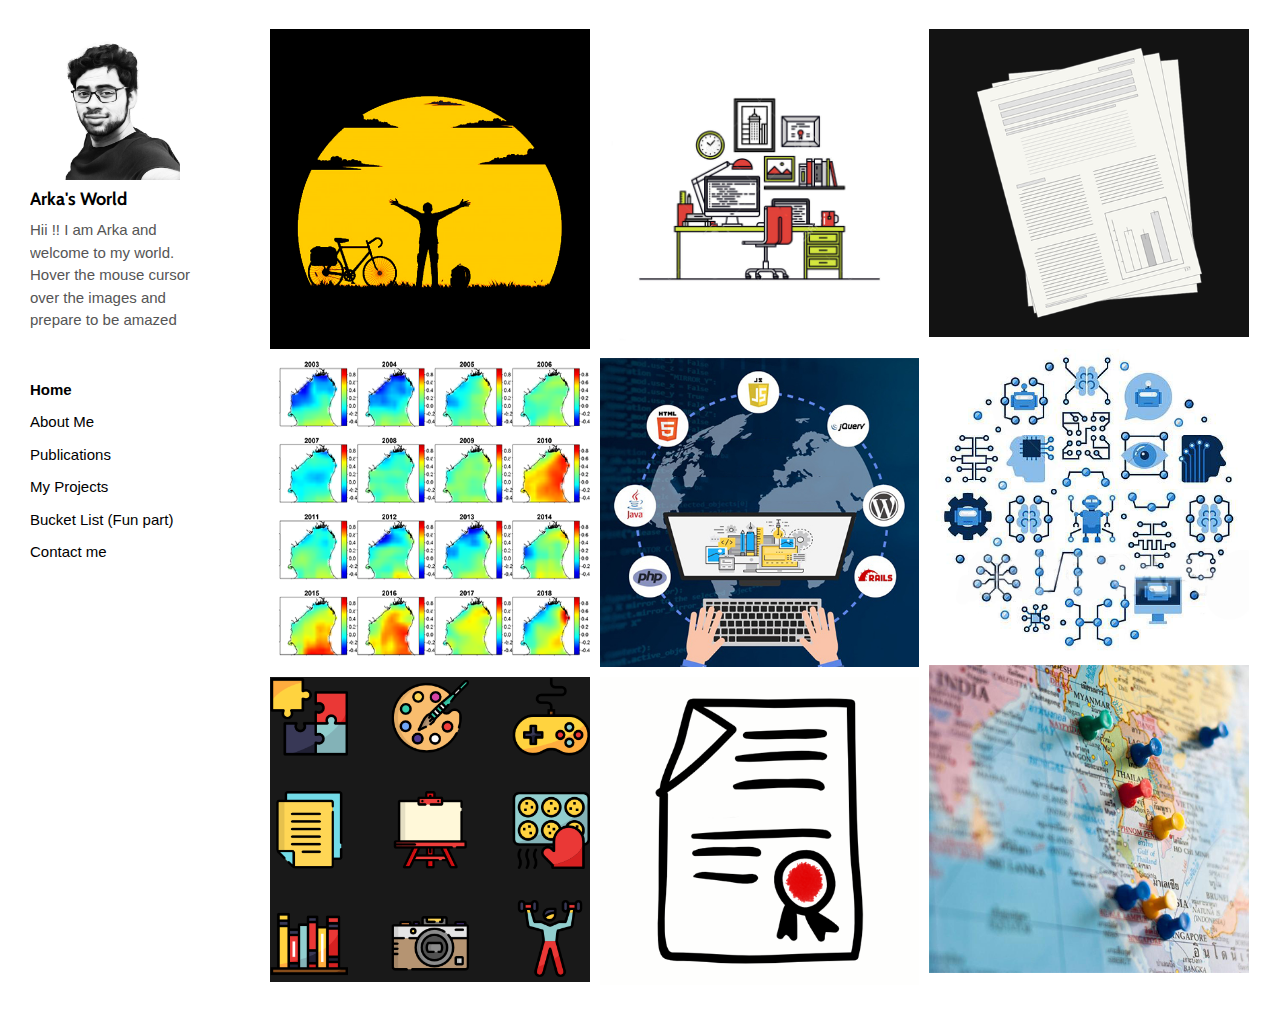
==== commit 02c5ce14: "Update index.html" ====
--- a/index.html
+++ b/index.html
@@ -21,9 +21,6 @@
 <!--<body style="background-color:black;">-->
 
 <body>
-
-
-    <!-- Add your content of header -->
     <header class="">
         <div class="navbar navbar-default visible-xs">
             <button type="button" class="navbar-toggle collapsed">
@@ -42,7 +39,7 @@
                         <img class="img-responsive site-logo" alt="Arka Ghosh" src="./assets/BW%20Arka.jpg" style="width:150px;height:150px;">
                         Arka's World
                     </a>
-                    <p>Hii !! I am Arka and welcome to my world. Hover the mouse cursor over the images and prepared to be amazed</p>
+                    <p>Hii !! I am Arka and welcome to my world. Hover the mouse cursor over the images and prepare to be amazed</p>
                 </div>
                 <ul class="nav">
                     <li><a href="./index.html" title="">Home</a></li>
@@ -58,8 +55,6 @@
         </nav>
     </header>
     <main class="" id="main-collapse">
-
-        <!-- Add your site or app content here -->
 
         <div class="hero-full-wrapper">
             <div class="grid">
@@ -194,21 +189,6 @@
         });
 
     </script>
-
-    <!-- Google Analytics: change UA-XXXXX-X to be your site's ID 
-
-<script>
-  (function (i, s, o, g, r, a, m) {
-    i['GoogleAnalyticsObject'] = r; i[r] = i[r] || function () {
-      (i[r].q = i[r].q || []).push(arguments)
-    }, i[r].l = 1 * new Date(); a = s.createElement(o),
-      m = s.getElementsByTagName(o)[0]; a.async = 1; a.src = g; m.parentNode.insertBefore(a, m)
-  })(window, document, 'script', '//www.google-analytics.com/analytics.js', 'ga');
-  ga('create', 'UA-XXXXX-X', 'auto');
-  ga('send', 'pageview');
-</script>
-
--->
     <script type="text/javascript" src="./script.js"></script>
 </body>
 
--- a/style.css
+++ b/style.css
@@ -10,11 +10,19 @@
 html {
     font-family: sans-serif;
     -ms-text-size-adjust: 100%;
-    -webkit-text-size-adjust: 100%
+    -webkit-text-size-adjust: 100%;
+    -webkit-background-size: cover;
+    -moz-background-size: cover;
+    -o-background-size: cover;
+    background-size: cover;
 }
 
 body {
     margin: 0;
+    -webkit-background-size: cover;
+    -moz-background-size: cover;
+    -o-background-size: cover;
+    background-size: cover;
 }
 
 article,
